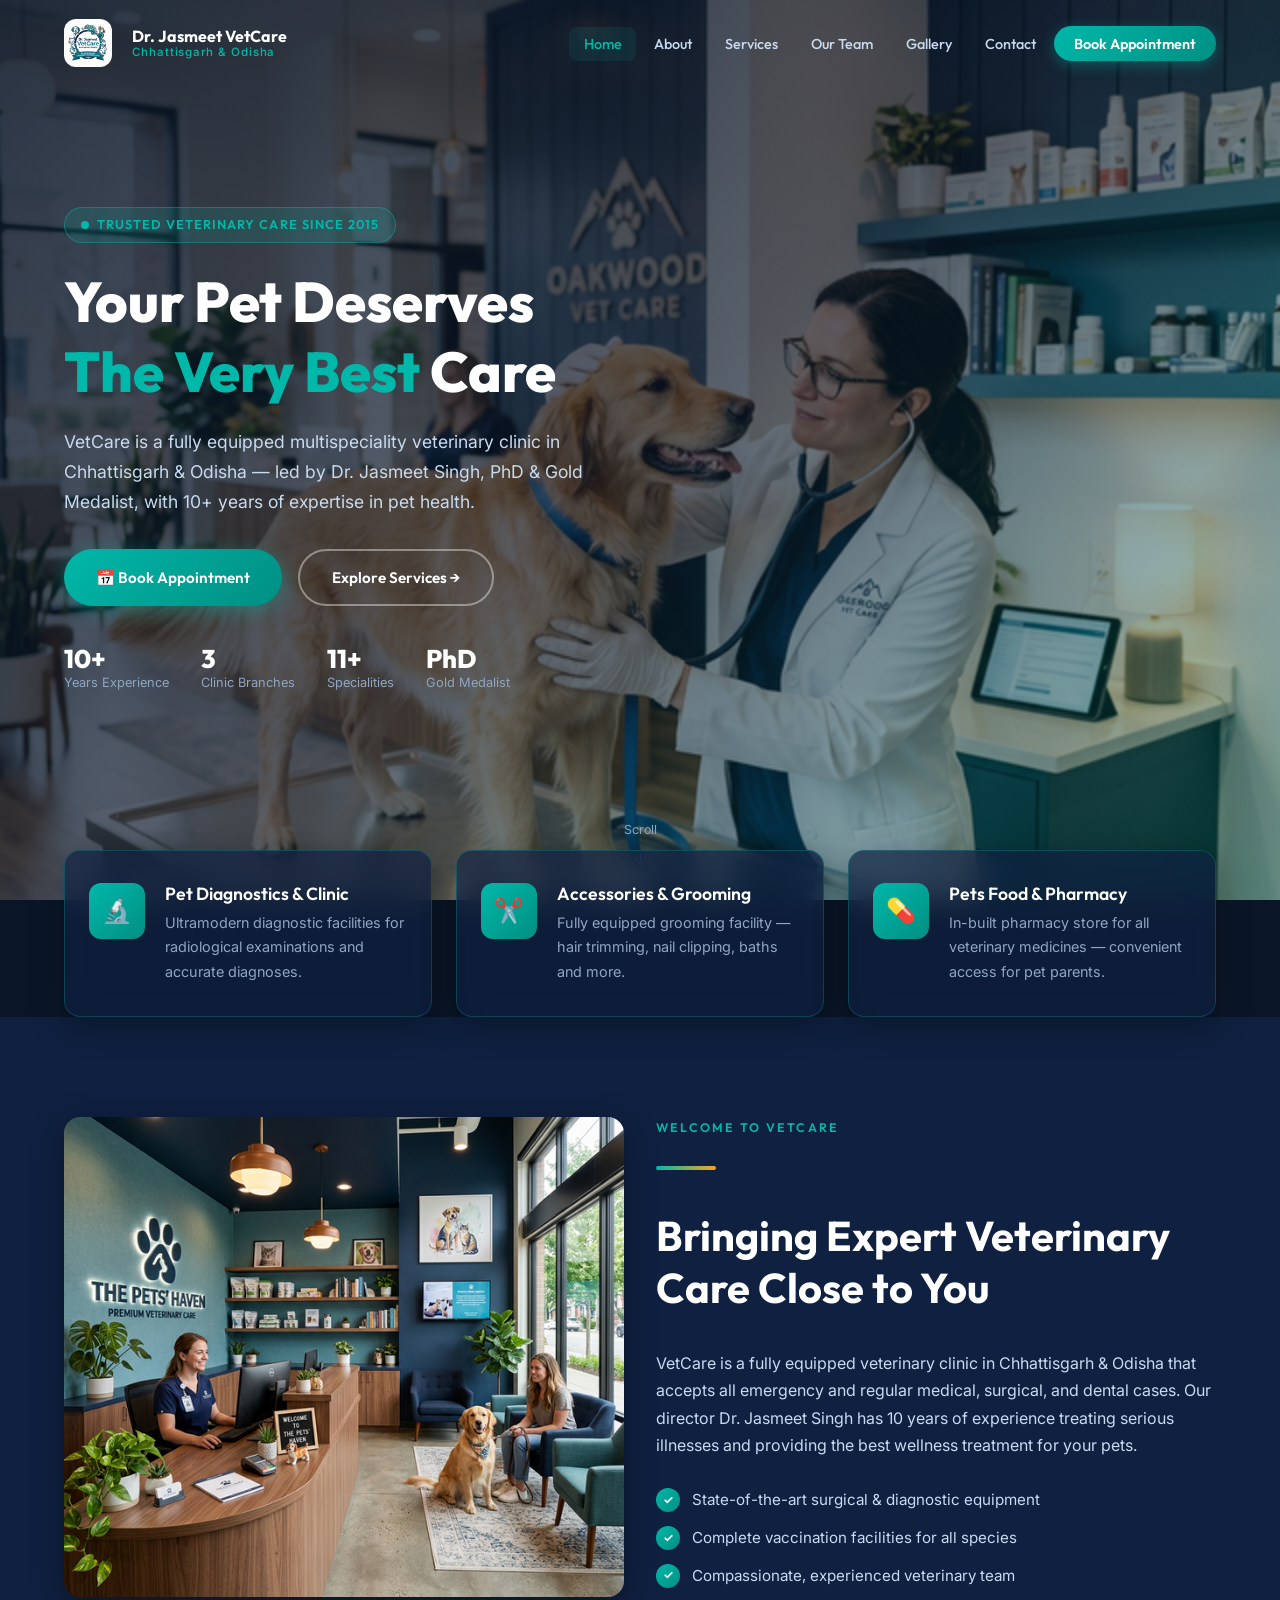
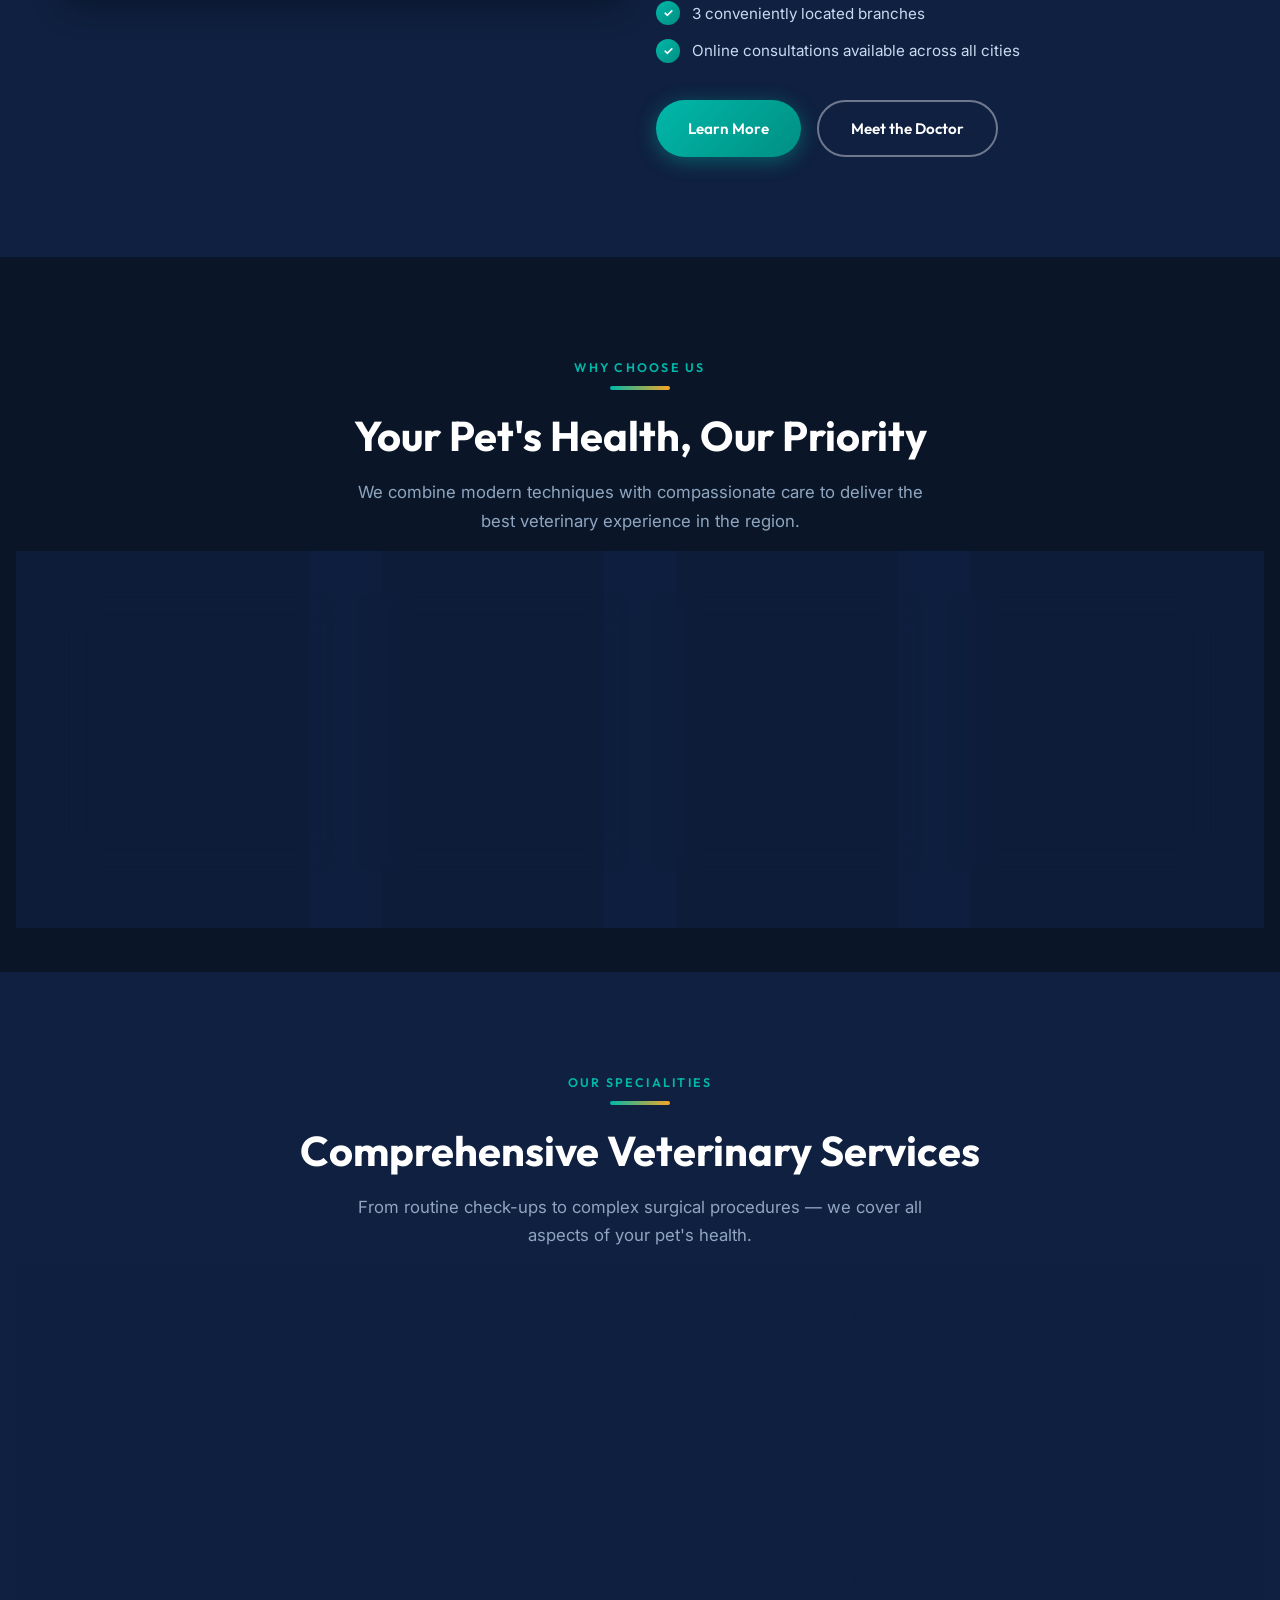
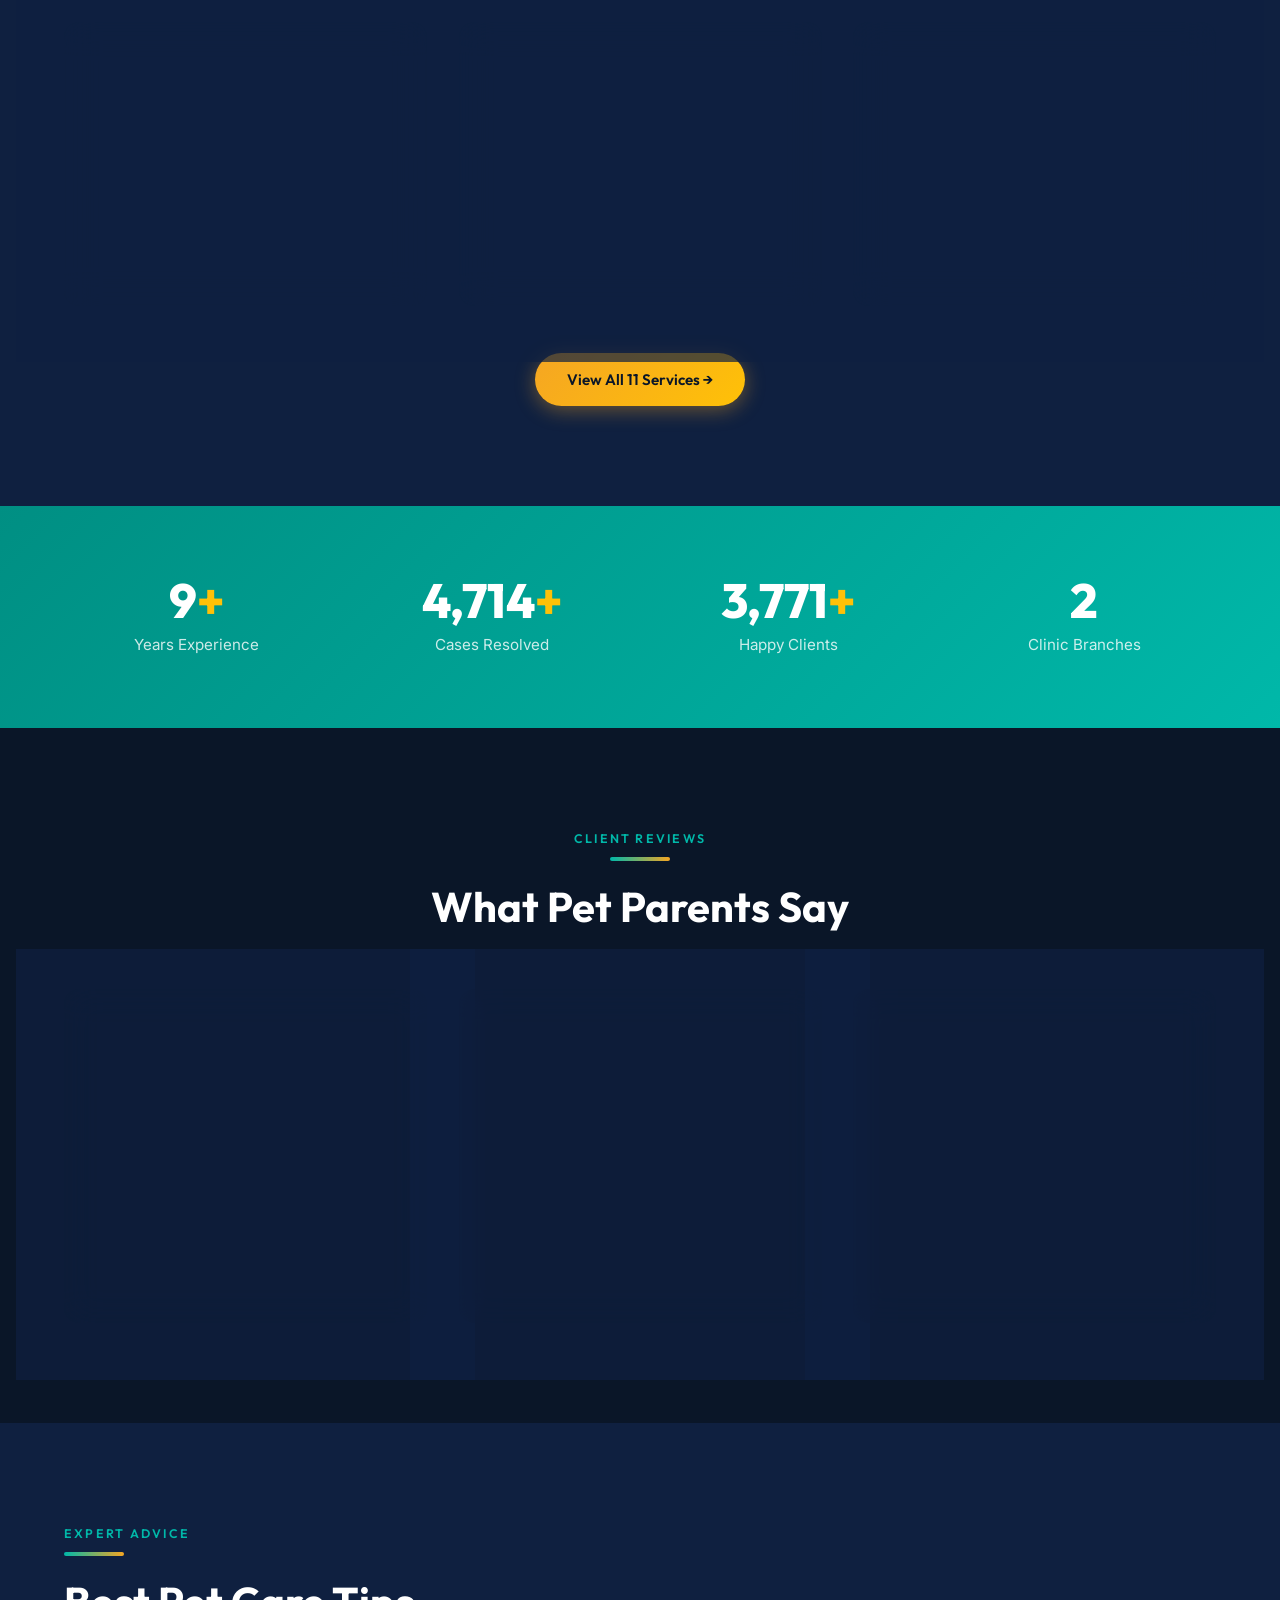
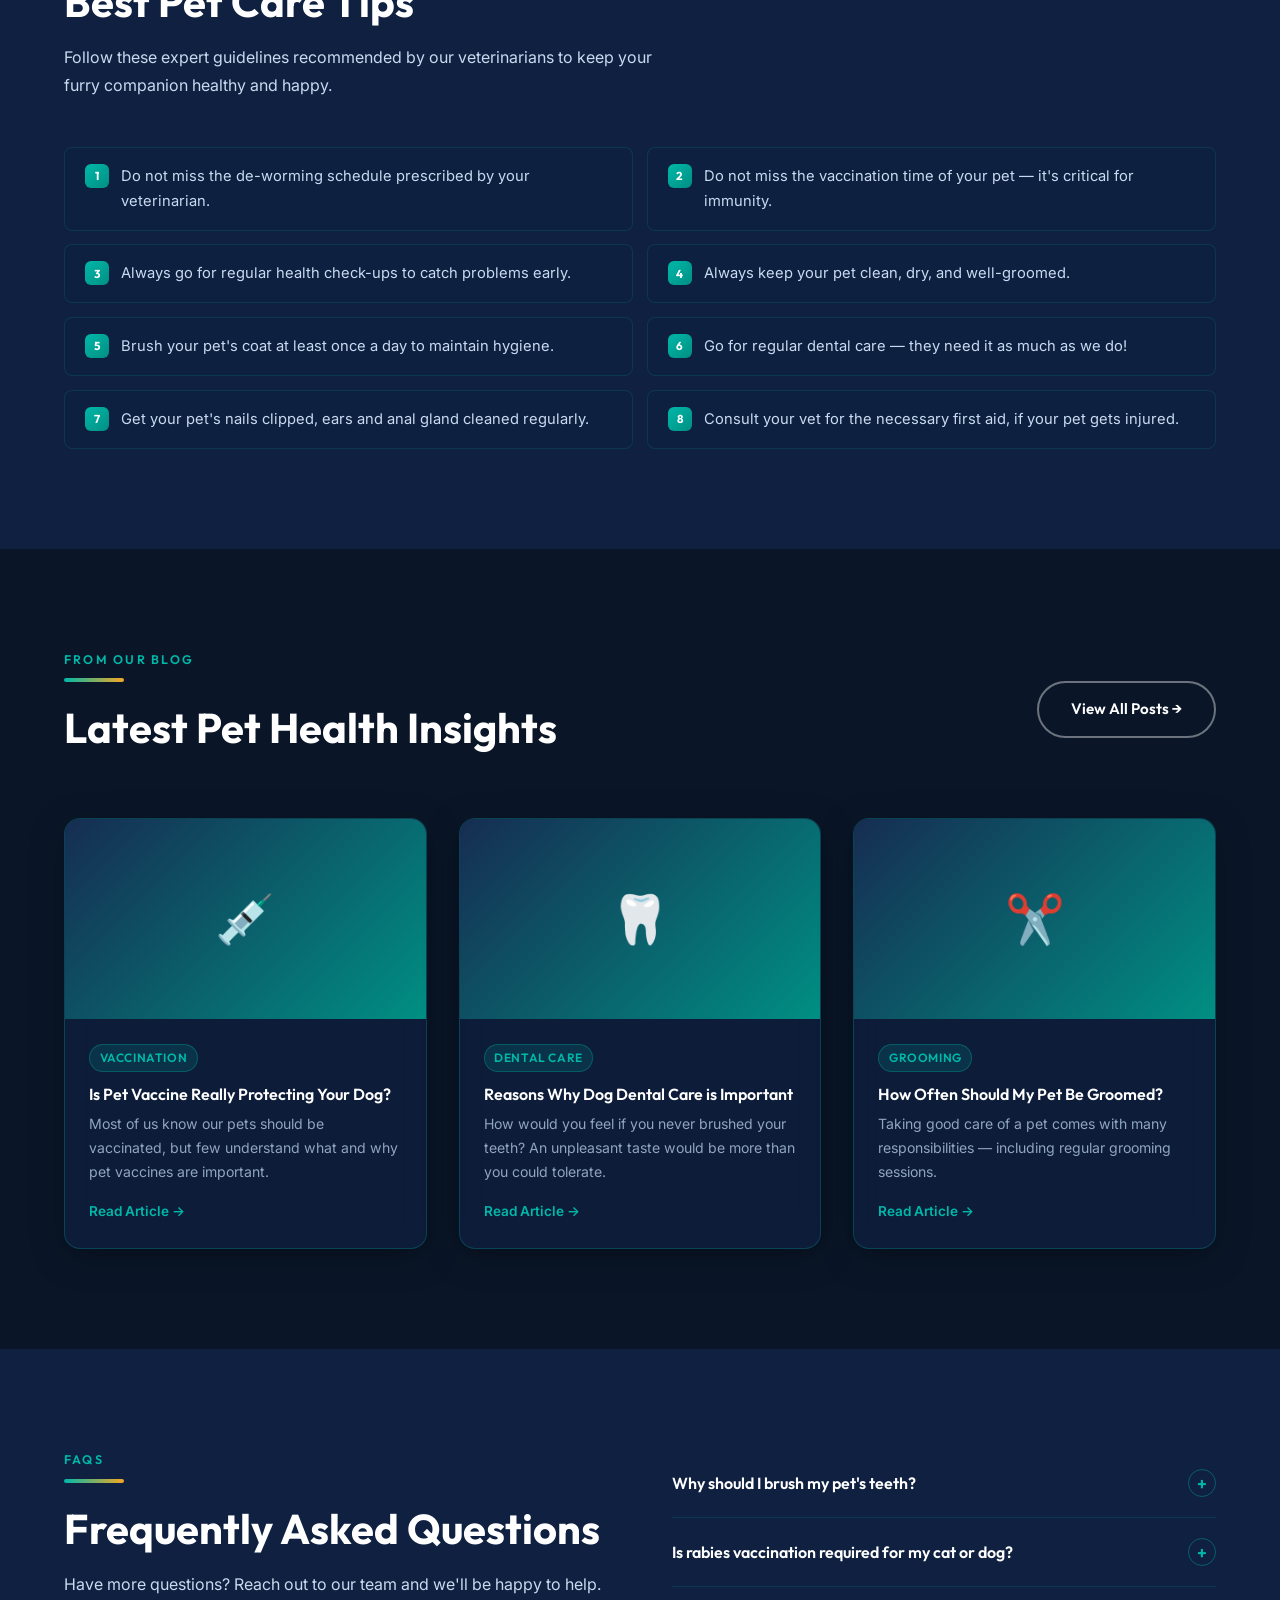
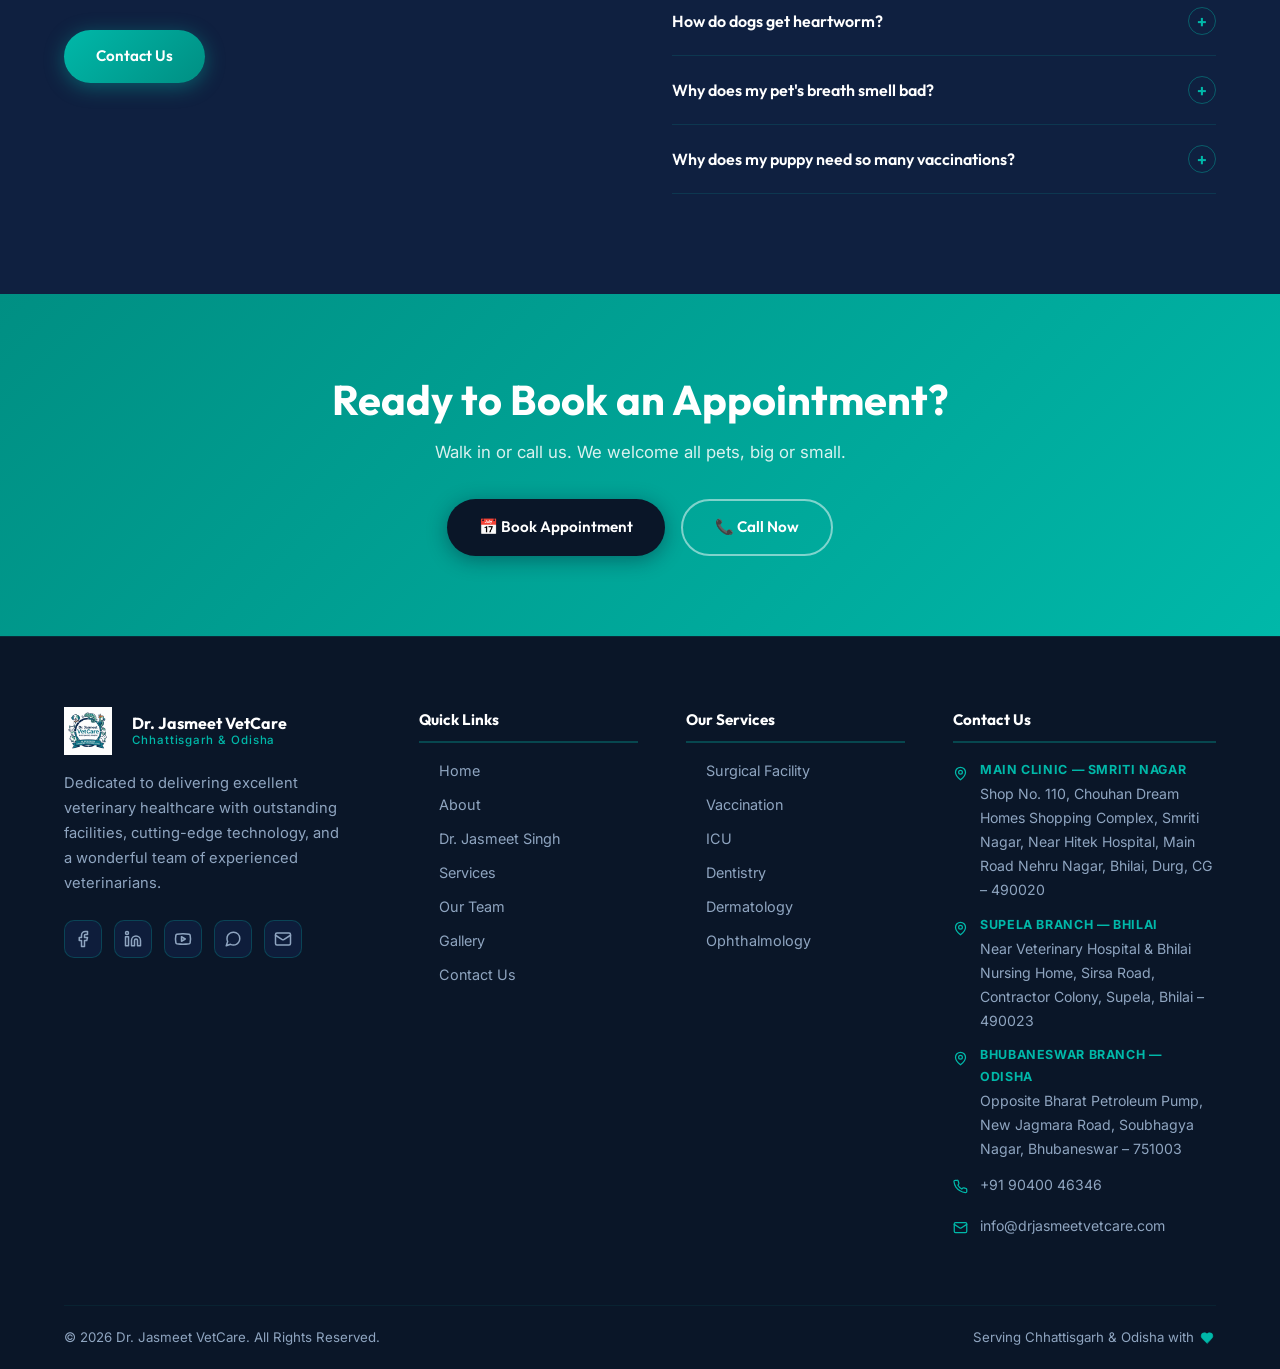
==== drjasmeetvetcare-20260305T093715Z-1-001/drjasmeetvetcare/index.html @ 633457e8 "Add files via upload" ====
﻿<!DOCTYPE html>
<html lang="en">

<head>
    <meta charset="UTF-8" />
    <meta name="viewport" content="width=device-width, initial-scale=1.0" />
    <title>Dr. Jasmeet VetCare | Best Pet Clinic in Chhattisgarh & Odisha</title>
    <meta name="description"
        content="Dr. Jasmeet VetCare — Premium veterinary clinic in Chhattisgarh & Odisha. Expert surgical, medical, dental, and grooming services for all pets. Led by Dr. Jasmeet Singh, PhD, Gold Medalist." />
    <link rel="stylesheet" href="css/style.css" />
    <link rel="icon"
        href="data:image/svg+xml,<svg xmlns='http://www.w3.org/2000/svg' viewBox='0 0 100 100'><text y='.9em' font-size='90'>🐾</text></svg>" />
</head>

<body>

    <!-- ======================== NAVBAR ======================== -->
    <nav class="navbar" id="navbar">
        <div class="container">
            <a class="nav-brand" href="index.html">
                <img src="images/logo.png" style="height:48px; width:auto; margin-right: 0.5rem;" class="nav-logo"
                    alt="Dr. Jasmeet VetCare Logo" />
                <div class="nav-brand-text">
                    <span class="nav-brand-name">Dr. Jasmeet VetCare</span>
                    <span class="nav-brand-sub">Chhattisgarh & Odisha</span>
                </div>
            </a>
            <ul class="nav-menu" id="navMenu">
                <li><a class="nav-link active" href="index.html">Home</a></li>
                <li class="nav-dropdown">
                    <a class="nav-link" href="#">About </a>
                    <div class="nav-dropdown-menu">
                        <a href="about.html">About </a>
                        <a href="doctor.html">Dr. Jasmeet Singh</a>
                    </div>
                </li>
                <li><a class="nav-link" href="services.html">Services</a></li>
                <li><a class="nav-link" href="team.html">Our Team</a></li>
                <li><a class="nav-link" href="gallery.html">Gallery</a></li>
                <li><a class="nav-link" href="contact.html">Contact</a></li>
                <li><a class="nav-link nav-cta" href="contact.html">Book Appointment</a></li>
            </ul>
            <div class="hamburger" id="hamburger">
                <span></span><span></span><span></span>
            </div>
        </div>
    </nav>

    <!-- ======================== HERO ======================== -->
    <section class="hero" id="home">
        <div class="hero-bg" style="background-image: url('images/hero.png');"></div>
        <div class="hero-overlay"></div>
        <div class="container">
            <div class="hero-content fade-up">
                <div class="hero-badge">
                    <span></span> Trusted Veterinary Care Since 2015
                </div>
                <h1 class="hero-title">
                    Your Pet Deserves<br><em>The Very Best</em> Care
                </h1>
                <p class="hero-desc">
                    VetCare is a fully equipped multispeciality veterinary clinic in Chhattisgarh & Odisha — led by
                    Dr. Jasmeet Singh, PhD &amp; Gold Medalist, with 10+ years of expertise in pet health.
                </p>
                <div class="hero-btns">
                    <a href="contact.html" class="btn btn-primary">📅 Book Appointment</a>
                    <a href="services.html" class="btn btn-outline">Explore Services →</a>
                </div>
                <div class="hero-strip">
                    <div class="hero-stat">
                        <strong>10+</strong>
                        <span>Years Experience</span>
                    </div>
                    <div class="hero-stat">
                        <strong>3</strong>
                        <span>Clinic Branches</span>
                    </div>
                    <div class="hero-stat">
                        <strong>11+</strong>
                        <span>Specialities</span>
                    </div>
                    <div class="hero-stat">
                        <strong>PhD</strong>
                        <span>Gold Medalist</span>
                    </div>
                </div>
            </div>
        </div>
        <div class="hero-scroll">
            <span>Scroll</span>
            <svg width="20" height="20" viewBox="0 0 24 24" fill="none" stroke="currentColor" stroke-width="2">
                <path d="M12 5v14M5 12l7 7 7-7" />
            </svg>
        </div>
    </section>

    <!-- ======================== FEATURES STRIP ======================== -->
    <section class="features-strip section-pad-sm">
        <div class="container">
            <div class="feature-card glass-card fade-up">
                <div class="feature-icon">🔬</div>
                <div>
                    <h4>Pet Diagnostics &amp; Clinic</h4>
                    <p>Ultramodern diagnostic facilities for radiological examinations and accurate diagnoses.</p>
                </div>
            </div>
            <div class="feature-card glass-card fade-up delay-1">
                <div class="feature-icon">✂️</div>
                <div>
                    <h4>Accessories &amp; Grooming</h4>
                    <p>Fully equipped grooming facility — hair trimming, nail clipping, baths and more.</p>
                </div>
            </div>
            <div class="feature-card glass-card fade-up delay-2">
                <div class="feature-icon">💊</div>
                <div>
                    <h4>Pets Food &amp; Pharmacy</h4>
                    <p>In-built pharmacy store for all veterinary medicines — convenient access for pet parents.</p>
                </div>
            </div>
        </div>
    </section>

    <!-- ======================== ABOUT SNIPPET ======================== -->
    <section class="about-section section-pad bg-mid">
        <div class="container grid-2">
            <div class="fade-up">
                <img src="images/about.png" alt="Dr. Jasmeet VetCare Clinic" />
            </div>
            <div class="about-content fade-up delay-1">
                <span class="section-label">Welcome to VetCare</span>
                <div class="accent-line"></div>
                <h2 class="section-title">Bringing Expert Veterinary Care Close to You</h2>
                <p>VetCare is a fully equipped veterinary clinic in Chhattisgarh & Odisha that accepts all emergency
                    and regular medical, surgical, and dental cases. Our director Dr. Jasmeet Singh has 10 years of
                    experience treating serious illnesses and providing the best wellness treatment for your pets.</p>
                <div class="about-points">
                    <div class="about-point">State-of-the-art surgical &amp; diagnostic equipment</div>
                    <div class="about-point">Complete vaccination facilities for all species</div>
                    <div class="about-point">Compassionate, experienced veterinary team</div>
                    <div class="about-point">3 conveniently located branches</div>
                    <div class="about-point">Online consultations available across all cities</div>
                </div>
                <div style="display:flex; gap:1rem; flex-wrap:wrap; margin-top:0.5rem;">
                    <a href="about.html" class="btn btn-primary">Learn More</a>
                    <a href="doctor.html" class="btn btn-outline">Meet the Doctor</a>
                </div>
            </div>
        </div>
    </section>

    <!-- ======================== WHY CHOOSE US ======================== -->
    <section class="section-pad bg-dark">
        <div class="container">
            <div class="text-center fade-up" style="margin-bottom:3.5rem;">
                <span class="section-label">Why Choose Us</span>
                <div class="accent-line center"></div>
                <h2 class="section-title">Your Pet's Health, Our Priority</h2>
                <p class="section-desc">We combine modern techniques with compassionate care to deliver the best
                    veterinary experience in the region.</p>
            </div>
            <div class="grid-4">
                <div class="why-card glass-card fade-up">
                    <div class="icon-wrap" style="font-size:1.8rem;">🏥</div>
                    <h4>Modern Techniques</h4>
                    <p>A combination of traditional wisdom and ultramodern surgical &amp; diagnostic procedures.</p>
                </div>
                <div class="why-card glass-card fade-up delay-1">
                    <div class="icon-wrap" style="font-size:1.8rem;">💰</div>
                    <h4>Affordable Service</h4>
                    <p>VetCare is dedicated to offering a full range of premium services at fair, transparent prices.
                    </p>
                </div>
                <div class="why-card glass-card fade-up delay-2">
                    <div class="icon-wrap" style="font-size:1.8rem;">⭐</div>
                    <h4>Satisfaction Guaranteed</h4>
                    <p>100% guaranteed results to bring you and your pet to a whole new level of satisfaction.</p>
                </div>
                <div class="why-card glass-card fade-up delay-3">
                    <div class="icon-wrap" style="font-size:1.8rem;">💉</div>
                    <h4>Therapy Services</h4>
                    <p>Wide variety of therapy services helping treat even the most complex diseases in pets.</p>
                </div>
            </div>
        </div>
    </section>

    <!-- ======================== SERVICES PREVIEW ======================== -->
    <section class="section-pad bg-mid">
        <div class="container">
            <div class="text-center fade-up" style="margin-bottom:3.5rem;">
                <span class="section-label">Our Specialities</span>
                <div class="accent-line center"></div>
                <h2 class="section-title">Comprehensive Veterinary Services</h2>
                <p class="section-desc">From routine check-ups to complex surgical procedures — we cover all aspects of
                    your pet's health.</p>
            </div>
            <div class="grid-3">
                <a href="services.html" class="service-card glass-card fade-up">
                    <div class="icon-wrap">🔪</div>
                    <h4>Ultramodern Surgery</h4>
                    <p>State-of-the-art Operation Theatre for same-day major surgeries and specialized procedures.</p>
                    <span class="read-link">Learn More →</span>
                </a>
                <a href="services.html" class="service-card glass-card fade-up delay-1">
                    <div class="icon-wrap">💉</div>
                    <h4>Vaccination &amp; Prevention</h4>
                    <p>Complete vaccination facilities for dogs, cats, birds, and all species of domestic animals.</p>
                    <span class="read-link">Learn More →</span>
                </a>
                <a href="services.html" class="service-card glass-card fade-up delay-2">
                    <div class="icon-wrap">🫀</div>
                    <h4>Intensive Care Unit</h4>
                    <p>Day-care for critical emergencies with oxygen therapy, respiratory support &amp; patient
                        monitors.</p>
                    <span class="read-link">Learn More →</span>
                </a>
                <a href="services.html" class="service-card glass-card fade-up">
                    <div class="icon-wrap">🦷</div>
                    <h4>Dentistry Unit</h4>
                    <p>Ultramodern dental equipment for extraction, scaling, polishing &amp; cosmetic dental procedures.
                    </p>
                    <span class="read-link">Learn More →</span>
                </a>
                <a href="services.html" class="service-card glass-card fade-up delay-1">
                    <div class="icon-wrap">🔬</div>
                    <h4>Dermatology Clinic</h4>
                    <p>Skin, coat, ear &amp; nail disease treatment with in-house diagnostic tests &amp; personalized
                        care.</p>
                    <span class="read-link">Learn More →</span>
                </a>
                <a href="services.html" class="service-card glass-card fade-up delay-2">
                    <div class="icon-wrap">👁️</div>
                    <h4>Ophthalmology</h4>
                    <p>Expert eye care from corneal opacity to deep-seated ocular tumors in dogs, cats &amp; birds.</p>
                    <span class="read-link">Learn More →</span>
                </a>
            </div>
            <div class="text-center" style="margin-top:3rem;">
                <a href="services.html" class="btn btn-gold">View All 11 Services →</a>
            </div>
        </div>
    </section>

    <!-- ======================== STATS ======================== -->
    <section class="stats-section">
        <div class="container">
            <div class="stat-item fade-up">
                <strong><span class="counter" data-target="10">0</span><span class="stat-suffix">+</span></strong>
                <span class="label">Years Experience</span>
            </div>
            <div class="stat-item fade-up delay-1">
                <strong><span class="counter" data-target="5000">0</span><span class="stat-suffix">+</span></strong>
                <span class="label">Cases Resolved</span>
            </div>
            <div class="stat-item fade-up delay-2">
                <strong><span class="counter" data-target="4000">0</span><span class="stat-suffix">+</span></strong>
                <span class="label">Happy Clients</span>
            </div>
            <div class="stat-item fade-up delay-3">
                <strong><span class="counter" data-target="3">0</span><span class="stat-suffix"></span></strong>
                <span class="label">Clinic Branches</span>
            </div>
        </div>
    </section>

    <!-- ======================== REVIEWS ======================== -->
    <section class="section-pad bg-dark">
        <div class="container">
            <div class="text-center fade-up" style="margin-bottom:3.5rem;">
                <span class="section-label">Client Reviews</span>
                <div class="accent-line center"></div>
                <h2 class="section-title">What Pet Parents Say</h2>
            </div>
            <div class="grid-3">
                <div class="review-card glass-card fade-up">
                    <div class="review-stars">★★★★★</div>
                    <p class="review-text">"Dr. Jasmeet Singh is an extremely skilled surgeon with state-of-the-art
                        equipment. He performs all the major surgeries at this clinic. There is ample parking space and
                        it's easy to transfer your pets to your car post-surgery."</p>
                    <div class="review-author">
                        <div class="review-avatar">V</div>
                        <div>
                            <div class="review-name">Varun Sharma</div>
                            <div class="review-role">Pet Parent, Bhilai</div>
                        </div>
                    </div>
                </div>
                <div class="review-card glass-card fade-up delay-1">
                    <div class="review-stars">★★★★★</div>
                    <p class="review-text">"So far the best doctor I have found for my pet rabbit. My rabbit had minor
                        GI stasis and was perfectly fine in 2 days. Very well-equipped clinic with hands-on treatment.
                        Thank you so much, Dr. Jasmeet Singh!"</p>
                    <div class="review-author">
                        <div class="review-avatar">S</div>
                        <div>
                            <div class="review-name">Surekha Verma</div>
                            <div class="review-role">Pet Parent, Bhubaneswar</div>
                        </div>
                    </div>
                </div>
                <div class="review-card glass-card fade-up delay-2">
                    <div class="review-stars">★★★★★</div>
                    <p class="review-text">"VetCare was a wonderful experience. My cockatiel bird had a broken beak. Dr.
                        Jasmeet Singh suggested an X-ray to assess damage, then restructured his appointment for us and
                        provided excellent surgical treatment."</p>
                    <div class="review-author">
                        <div class="review-avatar">K</div>
                        <div>
                            <div class="review-name">Kirti Dutta</div>
                            <div class="review-role">Pet Parent, Chhattisgarh</div>
                        </div>
                    </div>
                </div>
            </div>
        </div>
    </section>

    <!-- ======================== PET CARE TIPS ======================== -->
    <section class="section-pad bg-mid">
        <div class="container">
            <div style="text-align:left; max-width:600px; margin-bottom:3rem;" class="fade-up">
                <span class="section-label">Expert Advice</span>
                <div class="accent-line"></div>
                <h2 class="section-title">Best Pet Care Tips</h2>
                <p>Follow these expert guidelines recommended by our veterinarians to keep your furry companion healthy
                    and happy.</p>
            </div>
            <div class="tips-grid fade-up delay-1">
                <div class="tip-item">
                    <div class="tip-num">1</div>Do not miss the de-worming schedule prescribed by your veterinarian.
                </div>
                <div class="tip-item">
                    <div class="tip-num">2</div>Do not miss the vaccination time of your pet — it's critical for
                    immunity.
                </div>
                <div class="tip-item">
                    <div class="tip-num">3</div>Always go for regular health check-ups to catch problems early.
                </div>
                <div class="tip-item">
                    <div class="tip-num">4</div>Always keep your pet clean, dry, and well-groomed.
                </div>
                <div class="tip-item">
                    <div class="tip-num">5</div>Brush your pet's coat at least once a day to maintain hygiene.
                </div>
                <div class="tip-item">
                    <div class="tip-num">6</div>Go for regular dental care — they need it as much as we do!
                </div>
                <div class="tip-item">
                    <div class="tip-num">7</div>Get your pet's nails clipped, ears and anal gland cleaned regularly.
                </div>
                <div class="tip-item">
                    <div class="tip-num">8</div>Consult your vet for the necessary first aid, if your pet gets injured.
                </div>
            </div>
        </div>
    </section>

    <!-- ======================== BLOG ======================== -->
    <section class="section-pad bg-dark">
        <div class="container">
            <div class="flex-between" style="margin-bottom:3rem; flex-wrap:wrap; gap:1rem;">
                <div class="fade-up">
                    <span class="section-label">From Our Blog</span>
                    <div class="accent-line"></div>
                    <h2 class="section-title">Latest Pet Health Insights</h2>
                </div>
                <a href="#" class="btn btn-outline fade-up delay-2">View All Posts →</a>
            </div>
            <div class="grid-3">
                <div class="blog-card glass-card fade-up">
                    <div class="blog-card-img-placeholder">💉</div>
                    <div class="blog-card-body">
                        <span class="blog-tag">Vaccination</span>
                        <h4>Is Pet Vaccine Really Protecting Your Dog?</h4>
                        <p>Most of us know our pets should be vaccinated, but few understand what and why pet vaccines
                            are important.</p>
                        <a href="#" class="blog-read">Read Article →</a>
                    </div>
                </div>
                <div class="blog-card glass-card fade-up delay-1">
                    <div class="blog-card-img-placeholder">🦷</div>
                    <div class="blog-card-body">
                        <span class="blog-tag">Dental Care</span>
                        <h4>Reasons Why Dog Dental Care is Important</h4>
                        <p>How would you feel if you never brushed your teeth? An unpleasant taste would be more than
                            you could tolerate.</p>
                        <a href="#" class="blog-read">Read Article →</a>
                    </div>
                </div>
                <div class="blog-card glass-card fade-up delay-2">
                    <div class="blog-card-img-placeholder">✂️</div>
                    <div class="blog-card-body">
                        <span class="blog-tag">Grooming</span>
                        <h4>How Often Should My Pet Be Groomed?</h4>
                        <p>Taking good care of a pet comes with many responsibilities — including regular grooming
                            sessions.</p>
                        <a href="#" class="blog-read">Read Article →</a>
                    </div>
                </div>
            </div>
        </div>
    </section>

    <!-- ======================== FAQ ======================== -->
    <section class="section-pad bg-mid">
        <div class="container">
            <div class="grid-2" style="gap:4rem; align-items:start;">
                <div class="fade-up">
                    <span class="section-label">FAQs</span>
                    <div class="accent-line"></div>
                    <h2 class="section-title">Frequently Asked Questions</h2>
                    <p style="margin-bottom:2rem;">Have more questions? Reach out to our team and we'll be happy to
                        help.</p>
                    <a href="contact.html" class="btn btn-primary">Contact Us</a>
                </div>
                <div class="fade-up delay-1">
                    <div class="faq-item">
                        <button class="faq-question">Why should I brush my pet's teeth? <span
                                class="faq-icon">+</span></button>
                        <div class="faq-answer">Dental disease affects the teeth and structures of your pet's mouth. It
                            begins with plaque buildup containing bacteria and food particles. Regular brushing helps
                            prevent serious oral and systemic health problems.</div>
                    </div>
                    <div class="faq-item">
                        <button class="faq-question">Is rabies vaccination required for my cat or dog? <span
                                class="faq-icon">+</span></button>
                        <div class="faq-answer">Rabies is a serious, almost 100% fatal disease when contracted. It is a
                            zoonotic disease — meaning it spreads to humans through infected animals. Vaccination is
                            critical and often legally required.</div>
                    </div>
                    <div class="faq-item">
                        <button class="faq-question">How do dogs get heartworm? <span class="faq-icon">+</span></button>
                        <div class="faq-answer">Dogs get heartworm from infected mosquitoes. The larvae enter the
                            bloodstream and travel to the heart, lungs, and associated blood vessels, causing serious
                            health complications over time.</div>
                    </div>
                    <div class="faq-item">
                        <button class="faq-question">Why does my pet's breath smell bad? <span
                                class="faq-icon">+</span></button>
                        <div class="faq-answer">Dental disease is the most common reason for bad breath in pets. Left
                            untreated, oral infections can cause serious problems including kidney and heart disease.
                            Regular dental cleanings are essential.</div>
                    </div>
                    <div class="faq-item">
                        <button class="faq-question">Why does my puppy need so many vaccinations? <span
                                class="faq-icon">+</span></button>
                        <div class="faq-answer">A puppy's immune system develops slowly from 6 to 16 weeks. During this
                            period, boosters every 4 weeks are necessary. After 6 months, a regular annual vaccination
                            schedule is recommended.</div>
                    </div>
                </div>
            </div>
        </div>
    </section>

    <!-- ======================== CTA BANNER ======================== -->
    <section style="padding:80px 0; background: linear-gradient(135deg, var(--teal-dark), var(--teal));">
        <div class="container text-center fade-up">
            <h2 style="color:var(--white); margin-bottom:0.75rem;">Ready to Book an Appointment?</h2>
            <p style="color:rgba(255,255,255,0.85); margin-bottom:2rem; font-size:1.05rem;">Walk in or call us. We
                welcome all pets, big or small.</p>
            <div style="display:flex; gap:1rem; flex-wrap:wrap; justify-content:center;">
                <a href="contact.html" class="btn btn-primary"
                    style="background:var(--navy); box-shadow:0 4px 20px rgba(10,22,40,0.4);">📅 Book Appointment</a>
                <a href="tel:9040046346" class="btn btn-outline"
                    style="border-color:rgba(255,255,255,0.5); color:var(--white);">📞 Call Now</a>
            </div>
        </div>
    </section>

    <!-- ======================== FOOTER ======================== -->
    <script src="js/footer.js"></script>

    <script src="js/main.js"></script>
</body>

</html>
---- drjasmeetvetcare-20260305T093715Z-1-001/drjasmeetvetcare/css/style.css ----
/* =========================================
   Dr. Jasmeet VetCare – Global Design System
   ========================================= */

@import url('https://fonts.googleapis.com/css2?family=Outfit:wght@300;400;500;600;700;800&family=Inter:wght@300;400;500;600&display=swap');

/* ---- CSS Variables ---- */
:root {
  --navy:        #0a1628;
  --navy-mid:    #0f2040;
  --navy-light:  #162d52;
  --teal:        #00b8a9;
  --teal-light:  #00d4c4;
  --teal-dark:   #008f83;
  --gold:        #f5a623;
  --gold-light:  #ffc107;
  --white:       #ffffff;
  --off-white:   #f0f6ff;
  --text-muted:  #8fa5c0;
  --text-body:   #c8daf0;
  --glass-bg:    rgba(15, 32, 64, 0.7);
  --glass-border:rgba(0, 184, 169, 0.25);
  --card-shadow: 0 8px 32px rgba(0, 0, 0, 0.35);
  --radius:      16px;
  --radius-sm:   8px;
  --transition:  0.3s ease;
}

/* ---- Reset & Base ---- */
*, *::before, *::after { box-sizing: border-box; margin: 0; padding: 0; }

html { scroll-behavior: smooth; }

body {
  font-family: 'Inter', sans-serif;
  background: var(--navy);
  color: var(--text-body);
  line-height: 1.7;
  overflow-x: hidden;
}

img { max-width: 100%; display: block; }
a  { text-decoration: none; color: inherit; }
ul { list-style: none; }

/* ---- Typography ---- */
h1, h2, h3, h4, h5 {
  font-family: 'Outfit', sans-serif;
  color: var(--white);
  line-height: 1.25;
}
h1 { font-size: clamp(2rem, 5vw, 3.5rem); font-weight: 800; }
h2 { font-size: clamp(1.6rem, 3.5vw, 2.6rem); font-weight: 700; }
h3 { font-size: clamp(1.2rem, 2.5vw, 1.7rem); font-weight: 600; }
h4 { font-size: 1.1rem; font-weight: 600; }
p  { font-size: 1rem; color: var(--text-body); }

.section-label {
  font-family: 'Outfit', sans-serif;
  font-size: 0.78rem;
  font-weight: 600;
  letter-spacing: 0.18em;
  text-transform: uppercase;
  color: var(--teal);
  margin-bottom: 0.5rem;
  display: block;
}
.section-title { margin-bottom: 1rem; }
.section-desc  { color: var(--text-muted); font-size: 1.05rem; max-width: 600px; }

/* ---- Layout ---- */
.container {
  width: 90%;
  max-width: 1200px;
  margin-inline: auto;
}

.section-pad { padding: 100px 0; }
.section-pad-sm { padding: 60px 0; }

.grid-2 { display: grid; grid-template-columns: repeat(2, 1fr); gap: 2rem; }
.grid-3 { display: grid; grid-template-columns: repeat(3, 1fr); gap: 2rem; }
.grid-4 { display: grid; grid-template-columns: repeat(4, 1fr); gap: 1.5rem; }
.text-center { text-align: center; }
.text-center .section-desc { margin-inline: auto; }
.flex-center { display: flex; align-items: center; justify-content: center; }
.flex-between { display: flex; align-items: center; justify-content: space-between; }

/* ---- Buttons ---- */
.btn {
  display: inline-flex;
  align-items: center;
  gap: 0.5rem;
  padding: 0.85rem 2rem;
  border-radius: 50px;
  font-family: 'Outfit', sans-serif;
  font-size: 0.95rem;
  font-weight: 600;
  cursor: pointer;
  border: none;
  transition: all var(--transition);
}
.btn-primary {
  background: linear-gradient(135deg, var(--teal), var(--teal-dark));
  color: var(--white);
  box-shadow: 0 4px 20px rgba(0, 184, 169, 0.4);
}
.btn-primary:hover {
  transform: translateY(-3px);
  box-shadow: 0 8px 28px rgba(0, 184, 169, 0.55);
}
.btn-outline {
  background: transparent;
  color: var(--white);
  border: 2px solid rgba(255,255,255,0.4);
}
.btn-outline:hover {
  background: rgba(255,255,255,0.1);
  border-color: var(--teal);
  color: var(--teal);
  transform: translateY(-3px);
}
.btn-gold {
  background: linear-gradient(135deg, var(--gold), var(--gold-light));
  color: var(--navy);
  box-shadow: 0 4px 20px rgba(245, 166, 35, 0.4);
}
.btn-gold:hover {
  transform: translateY(-3px);
  box-shadow: 0 8px 28px rgba(245, 166, 35, 0.55);
}

/* ---- Glass Card ---- */
.glass-card {
  background: var(--glass-bg);
  backdrop-filter: blur(16px);
  -webkit-backdrop-filter: blur(16px);
  border: 1px solid var(--glass-border);
  border-radius: var(--radius);
  box-shadow: var(--card-shadow);
  transition: transform var(--transition), box-shadow var(--transition), border-color var(--transition);
}
.glass-card:hover {
  transform: translateY(-6px);
  border-color: rgba(0, 184, 169, 0.5);
  box-shadow: 0 16px 48px rgba(0, 0, 0, 0.4);
}

/* ---- Teal Gradient Background ---- */
.bg-dark   { background: var(--navy); }
.bg-mid    { background: var(--navy-mid); }
.bg-light  { background: var(--navy-light); }
.bg-gradient {
  background: linear-gradient(135deg, var(--navy-mid) 0%, var(--navy-light) 100%);
}

/* ---- Decorative accent line ---- */
.accent-line {
  width: 60px; height: 4px;
  background: linear-gradient(90deg, var(--teal), var(--gold));
  border-radius: 2px;
  margin-bottom: 1.25rem;
}
.accent-line.center { margin-inline: auto; }

/* ---- Icons ---- */
.icon-wrap {
  width: 64px; height: 64px;
  border-radius: 14px;
  background: linear-gradient(135deg, rgba(0,184,169,0.2), rgba(0,184,169,0.05));
  border: 1px solid rgba(0,184,169,0.3);
  display: flex; align-items: center; justify-content: center;
  font-size: 1.75rem;
  transition: all var(--transition);
  flex-shrink: 0;
  margin-bottom: 1rem;
}
.icon-wrap:hover {
  background: linear-gradient(135deg, rgba(0,184,169,0.4), rgba(0,184,169,0.15));
}

/* ============ NAVBAR ============ */
.navbar {
  position: fixed;
  top: 0; left: 0; right: 0;
  z-index: 1000;
  padding: 1.2rem 0;
  transition: all var(--transition);
}
.navbar.scrolled {
  background: rgba(10, 22, 40, 0.95);
  backdrop-filter: blur(20px);
  -webkit-backdrop-filter: blur(20px);
  padding: 0.8rem 0;
  box-shadow: 0 4px 24px rgba(0,0,0,0.3);
  border-bottom: 1px solid rgba(0,184,169,0.15);
}
.navbar .container { display: flex; align-items: center; justify-content: space-between; }

.nav-brand {
  display: flex; align-items: center; gap: 0.75rem;
}
.nav-logo {
  width: 48px; height: 48px;
  background: linear-gradient(135deg, var(--teal), var(--teal-dark));
  border-radius: 12px;
  display: flex; align-items: center; justify-content: center;
  font-size: 1.4rem;
  font-family: 'Outfit', sans-serif;
  font-weight: 800;
  color: var(--white);
  flex-shrink: 0;
}
.nav-brand-text {
  display: flex; flex-direction: column; line-height: 1.2;
}
.nav-brand-name {
  font-family: 'Outfit', sans-serif;
  font-weight: 700;
  font-size: 1rem;
  color: var(--white);
}
.nav-brand-sub {
  font-size: 0.72rem;
  color: var(--teal);
  font-weight: 500;
  letter-spacing: 0.08em;
}

.nav-menu {
  display: flex; align-items: center; gap: 0.25rem;
}
.nav-link {
  padding: 0.5rem 0.9rem;
  border-radius: 8px;
  font-family: 'Outfit', sans-serif;
  font-size: 0.9rem;
  font-weight: 500;
  color: var(--text-body);
  transition: all var(--transition);
  position: relative;
}
.nav-link:hover, .nav-link.active {
  color: var(--teal);
  background: rgba(0,184,169,0.1);
}

.nav-dropdown { position: relative; }
.nav-dropdown-menu {
  position: absolute;
  top: calc(100% + 8px);
  left: 0;
  min-width: 200px;
  background: rgba(10, 22, 40, 0.97);
  backdrop-filter: blur(20px);
  border: 1px solid var(--glass-border);
  border-radius: var(--radius-sm);
  box-shadow: 0 12px 40px rgba(0,0,0,0.4);
  opacity: 0; pointer-events: none;
  transform: translateY(-8px);
  transition: all var(--transition);
  padding: 0.5rem 0;
}
.nav-dropdown:hover .nav-dropdown-menu {
  opacity: 1; pointer-events: all; transform: translateY(0);
}
.nav-dropdown-menu a {
  display: block;
  padding: 0.6rem 1rem;
  font-size: 0.88rem;
  color: var(--text-body);
  transition: all var(--transition);
}
.nav-dropdown-menu a:hover {
  color: var(--teal);
  background: rgba(0,184,169,0.1);
  padding-left: 1.4rem;
}

.nav-cta {
  background: linear-gradient(135deg, var(--teal), var(--teal-dark));
  color: var(--white) !important;
  padding: 0.55rem 1.25rem !important;
  border-radius: 50px !important;
  font-weight: 600 !important;
  box-shadow: 0 4px 14px rgba(0,184,169,0.35);
}
.nav-cta:hover {
  box-shadow: 0 6px 22px rgba(0,184,169,0.55) !important;
  background: rgba(0,184,169,0.1) !important;
  color: var(--teal) !important;
}

.hamburger {
  display: none;
  flex-direction: column; gap: 5px;
  cursor: pointer; padding: 8px;
}
.hamburger span {
  display: block; width: 26px; height: 2px;
  background: var(--white);
  border-radius: 2px;
  transition: all var(--transition);
}
.hamburger.open span:nth-child(1) { transform: rotate(45deg) translate(5px,5px); }
.hamburger.open span:nth-child(2) { opacity: 0; }
.hamburger.open span:nth-child(3) { transform: rotate(-45deg) translate(5px,-5px); }

/* ============ HERO ============ */
.hero {
  position: relative;
  min-height: 100vh;
  display: flex; align-items: center;
  overflow: hidden;
}
.hero-bg {
  position: absolute; inset: 0;
  background-size: cover; background-position: center;
  background-attachment: fixed;
}
.hero-overlay {
  position: absolute; inset: 0;
  background: linear-gradient(135deg,
    rgba(10,22,40,0.88) 0%,
    rgba(10,22,40,0.65) 50%,
    rgba(0,143,131,0.3) 100%
  );
}
.hero-content {
  position: relative;
  z-index: 1;
  max-width: 680px;
}
.hero-badge {
  display: inline-flex; align-items: center; gap: 0.5rem;
  background: rgba(0,184,169,0.15);
  border: 1px solid rgba(0,184,169,0.4);
  border-radius: 50px;
  padding: 0.4rem 1rem;
  font-family: 'Outfit', sans-serif;
  font-size: 0.8rem;
  font-weight: 600;
  color: var(--teal);
  letter-spacing: 0.08em;
  text-transform: uppercase;
  margin-bottom: 1.5rem;
}
.hero-badge span { width: 8px; height: 8px; border-radius: 50%; background: var(--teal); animation: pulse 1.8s infinite; }
@keyframes pulse {
  0%, 100% { transform: scale(1); opacity: 1; }
  50% { transform: scale(1.5); opacity: 0.6; }
}

.hero-title { margin-bottom: 1.25rem; }
.hero-title em { font-style: normal; color: var(--teal); }
.hero-desc { font-size: 1.1rem; margin-bottom: 2rem; color: var(--text-body); max-width: 520px; }
.hero-btns { display: flex; gap: 1rem; flex-wrap: wrap; margin-bottom: 2.5rem; }

.hero-strip {
  display: flex; gap: 2rem; flex-wrap: wrap;
}
.hero-stat {
  display: flex; flex-direction: column;
}
.hero-stat strong {
  font-family: 'Outfit', sans-serif;
  font-size: 1.6rem; font-weight: 800;
  color: var(--white);
  line-height: 1;
}
.hero-stat span {
  font-size: 0.8rem;
  color: var(--text-muted);
}

.hero-scroll {
  position: absolute;
  bottom: 2rem; left: 50%; transform: translateX(-50%);
  display: flex; flex-direction: column; align-items: center; gap: 0.5rem;
  color: var(--text-muted); font-size: 0.78rem;
  animation: bounce 2s infinite;
}
.hero-scroll svg { opacity: 0.6; }
@keyframes bounce {
  0%, 100% { transform: translateX(-50%) translateY(0); }
  50% { transform: translateX(-50%) translateY(8px); }
}

/* ============ FEATURES STRIP ============ */
.features-strip {
  padding: 0;
  position: relative;
  z-index: 2;
  margin-top: -50px;
}
.features-strip .container {
  display: grid;
  grid-template-columns: repeat(3, 1fr);
  gap: 1.5rem;
}
.feature-card {
  padding: 2rem 1.5rem;
  display: flex; align-items: flex-start; gap: 1.25rem;
}
.feature-icon {
  width: 56px; height: 56px; flex-shrink: 0;
  border-radius: 12px;
  background: linear-gradient(135deg, var(--teal), var(--teal-dark));
  display: flex; align-items: center; justify-content: center;
  font-size: 1.5rem;
}
.feature-card h4 { color: var(--white); margin-bottom: 0.35rem; }
.feature-card p  { font-size: 0.9rem; color: var(--text-muted); }

/* ============ ABOUT SNIPPET ============ */
.about-section img {
  border-radius: var(--radius);
  object-fit: cover;
  width: 100%;
  height: 480px;
  box-shadow: var(--card-shadow);
}
.about-content { display: flex; flex-direction: column; justify-content: center; gap: 1.25rem; }
.about-points { display: flex; flex-direction: column; gap: 0.75rem; margin: 0.5rem 0; }
.about-point {
  display: flex; align-items: center; gap: 0.75rem;
  font-size: 0.95rem; color: var(--text-body);
}
.about-point::before {
  content: '✓';
  width: 24px; height: 24px; flex-shrink: 0;
  border-radius: 50%;
  background: linear-gradient(135deg, var(--teal), var(--teal-dark));
  color: var(--white);
  font-size: 0.75rem; font-weight: 700;
  display: flex; align-items: center; justify-content: center;
}

/* ============ WHY CHOOSE ============ */
.why-card { padding: 2rem 1.75rem; }
.why-card .icon-wrap { margin-bottom: 1.25rem; }
.why-card h4 { color: var(--white); margin-bottom: 0.5rem; }
.why-card p  { font-size: 0.92rem; color: var(--text-muted); }

/* ============ SERVICES PREVIEW ============ */
.service-card { padding: 2rem 1.75rem; cursor: pointer; }
.service-card .icon-wrap { font-size: 1.75rem; }
.service-card h4 { color: var(--white); margin-bottom: 0.5rem; }
.service-card p  { font-size: 0.88rem; color: var(--text-muted); line-height: 1.6; }
.service-card .read-link {
  display: inline-flex; align-items: center; gap: 0.4rem;
  color: var(--teal); font-size: 0.85rem; font-weight: 600;
  margin-top: 1rem; transition: gap var(--transition);
}
.service-card:hover .read-link { gap: 0.7rem; }

/* ============ STATS ============ */
.stats-section {
  background: linear-gradient(135deg, var(--teal-dark) 0%, var(--teal) 100%);
  padding: 70px 0;
}
.stats-section .container {
  display: grid;
  grid-template-columns: repeat(4, 1fr);
  gap: 2rem;
  text-align: center;
}
.stat-item strong {
  display: block;
  font-family: 'Outfit', sans-serif;
  font-size: 3rem; font-weight: 800;
  color: var(--white);
  line-height: 1;
  margin-bottom: 0.4rem;
}
.stat-item .stat-suffix { color: var(--gold-light); }
.stat-item span.label { font-size: 0.95rem; color: rgba(255,255,255,0.8); }

/* ============ REVIEWS ============ */
.review-card { padding: 2rem; }
.review-stars { color: var(--gold); font-size: 1.1rem; margin-bottom: 1rem; }
.review-text { font-size: 0.95rem; color: var(--text-body); font-style: italic; margin-bottom: 1.25rem; line-height: 1.7; }
.review-author { display: flex; align-items: center; gap: 0.75rem; }
.review-avatar {
  width: 44px; height: 44px; border-radius: 50%;
  background: linear-gradient(135deg, var(--teal), var(--teal-dark));
  display: flex; align-items: center; justify-content: center;
  font-family: 'Outfit', sans-serif; font-size: 1rem; font-weight: 700;
  color: var(--white); flex-shrink: 0;
}
.review-name { font-family: 'Outfit'; font-weight: 600; color: var(--white); font-size: 0.95rem; }
.review-role { font-size: 0.78rem; color: var(--text-muted); }

/* ============ TIPS ============ */
.tips-grid {
  display: grid;
  grid-template-columns: repeat(2, 1fr);
  gap: 0.85rem;
}
.tip-item {
  display: flex; align-items: flex-start; gap: 0.75rem;
  padding: 1rem 1.25rem;
  background: rgba(15,32,64,0.5);
  border: 1px solid rgba(0,184,169,0.15);
  border-radius: var(--radius-sm);
  font-size: 0.92rem; color: var(--text-body);
  transition: all var(--transition);
}
.tip-item:hover {
  border-color: rgba(0,184,169,0.4);
  background: rgba(0,184,169,0.08);
}
.tip-num {
  flex-shrink: 0;
  width: 24px; height: 24px;
  border-radius: 6px;
  background: linear-gradient(135deg, var(--teal), var(--teal-dark));
  display: flex; align-items: center; justify-content: center;
  font-size: 0.72rem; font-weight: 700;
  color: var(--white); font-family: 'Outfit';
}

/* ============ BLOGS ============ */
.blog-card {
  padding: 0;
  overflow: hidden;
}
.blog-card-img {
  width: 100%; height: 200px;
  object-fit: cover;
}
.blog-card-img-placeholder {
  width: 100%; height: 200px;
  background: linear-gradient(135deg, var(--navy-light), var(--teal-dark));
  display: flex; align-items: center; justify-content: center;
  font-size: 3rem;
}
.blog-card-body { padding: 1.5rem; }
.blog-tag {
  display: inline-block;
  background: rgba(0,184,169,0.15);
  border: 1px solid rgba(0,184,169,0.3);
  color: var(--teal);
  font-size: 0.75rem; font-weight: 600;
  padding: 0.2rem 0.6rem; border-radius: 50px;
  margin-bottom: 0.75rem; font-family: 'Outfit';
  text-transform: uppercase; letter-spacing: 0.05em;
}
.blog-card h4 { color: var(--white); margin-bottom: 0.5rem; font-size: 1rem; }
.blog-card p  { font-size: 0.88rem; color: var(--text-muted); }
.blog-read {
  display: inline-flex; align-items: center; gap: 0.4rem;
  margin-top: 1rem; color: var(--teal); font-size: 0.85rem; font-weight: 600;
}

/* ============ FAQ ============ */
.faq-item {
  border-bottom: 1px solid rgba(0,184,169,0.15);
}
.faq-question {
  width: 100%;
  display: flex; align-items: center; justify-content: space-between;
  background: none; border: none;
  padding: 1.25rem 0;
  cursor: pointer;
  text-align: left;
  font-family: 'Outfit', sans-serif;
  font-size: 1rem; font-weight: 600;
  color: var(--white);
  transition: color var(--transition);
  gap: 1rem;
}
.faq-question:hover { color: var(--teal); }
.faq-icon {
  flex-shrink: 0;
  width: 28px; height: 28px;
  border-radius: 50%;
  border: 1.5px solid rgba(0,184,169,0.4);
  display: flex; align-items: center; justify-content: center;
  font-size: 1.1rem;
  color: var(--teal);
  transition: transform var(--transition), background var(--transition);
}
.faq-item.open .faq-icon  {
  transform: rotate(45deg);
  background: rgba(0,184,169,0.2);
}
.faq-answer {
  max-height: 0; overflow: hidden;
  transition: max-height 0.4s ease, padding 0.3s ease;
  font-size: 0.95rem; color: var(--text-muted); line-height: 1.7;
}
.faq-item.open .faq-answer { max-height: 300px; padding-bottom: 1.25rem; }

/* ============ PAGE HERO ============ */
.page-hero {
  padding: 160px 0 80px;
  background: linear-gradient(135deg, var(--navy) 0%, var(--navy-light) 100%);
  position: relative;
  overflow: hidden;
}
.page-hero::before {
  content: '';
  position: absolute;
  width: 600px; height: 600px;
  border-radius: 50%;
  background: radial-gradient(circle, rgba(0,184,169,0.12) 0%, transparent 70%);
  top: -200px; right: -200px;
}
.page-hero-breadcrumb {
  display: flex; align-items: center; gap: 0.5rem;
  font-size: 0.85rem; color: var(--text-muted);
  margin-bottom: 1rem;
}
.page-hero-breadcrumb a { color: var(--teal); }
.page-hero-breadcrumb a:hover { text-decoration: underline; }

/* ============ SERVICES PAGE ============ */
.service-detail-card {
  padding: 2.5rem;
  display: grid; grid-template-columns: auto 1fr; gap: 1.5rem;
  align-items: start;
}
.service-detail-card .icon-wrap {
  width: 70px; height: 70px; font-size: 2rem; margin-bottom: 0;
}
.service-detail-card h3 { color: var(--white); margin-bottom: 0.6rem; font-size: 1.3rem; }
.service-detail-card p  { font-size: 0.95rem; color: var(--text-muted); line-height: 1.8; }

/* ============ ABOUT PAGE ============ */
.branch-card { padding: 2rem 1.75rem; }
.branch-head {
  display: flex; align-items: center; gap: 0.85rem;
  margin-bottom: 1.25rem;
}
.branch-icon {
  width: 48px; height: 48px;
  border-radius: 12px;
  background: linear-gradient(135deg, rgba(0,184,169,0.2), rgba(0,184,169,0.05));
  border: 1px solid rgba(0,184,169,0.3);
  display: flex; align-items: center; justify-content: center;
  font-size: 1.3rem;
}
.branch-card h4 { color: var(--white); font-size: 1rem; }
.branch-card .branch-subtitle { font-size: 0.78rem; color: var(--teal); font-weight: 500; }
.branch-info { display: flex; flex-direction: column; gap: 0.5rem; }
.branch-row {
  display: flex; align-items: center; gap: 0.75rem;
  font-size: 0.9rem; color: var(--text-body);
}
.branch-row a:hover { color: var(--teal-light); }
.branch-icon-sm { font-size: 1rem; color: var(--teal); flex-shrink: 0; }

/* ============ DOCTOR PAGE ============ */
.doctor-profile {
  display: grid; grid-template-columns: 380px 1fr;
  gap: 4rem; align-items: start;
}
.doctor-img {
  position: sticky; top: 100px;
}
.doctor-img img, .doctor-img-placeholder {
  width: 100%; border-radius: 20px;
  box-shadow: 0 20px 60px rgba(0,0,0,0.4), 0 0 0 1px rgba(0,184,169,0.2);
}
.doctor-img-placeholder {
  height: 460px;
  background: linear-gradient(135deg, var(--navy-mid), var(--navy-light));
  border: 1px solid var(--glass-border);
  display: flex; align-items: center; justify-content: center;
  font-size: 6rem;
}
.doctor-credential {
  display: flex; align-items: center; gap: 0.75rem;
  padding: 0.85rem 1rem;
  background: rgba(0,184,169,0.08);
  border: 1px solid rgba(0,184,169,0.2);
  border-radius: var(--radius-sm);
  margin-top: 1rem;
}
.credential-icon { font-size: 1.2rem; color: var(--teal); }
.credential-text { font-size: 0.88rem; color: var(--text-body); }
.credential-text strong { color: var(--white); display: block; font-size: 0.82rem; margin-bottom: 0.1rem; }
.timeline { display: flex; flex-direction: column; gap: 0; position: relative; }
.timeline::before {
  content: '';
  position: absolute;
  left: 20px; top: 8px; bottom: 8px;
  width: 2px;
  background: linear-gradient(to bottom, var(--teal), transparent);
}
.timeline-item {
  display: flex; gap: 1.5rem;
  padding-left: 0; margin-bottom: 1.75rem;
}
.timeline-dot {
  flex-shrink: 0;
  width: 42px; height: 42px;
  border-radius: 50%;
  background: rgba(0,184,169,0.2);
  border: 2px solid var(--teal);
  display: flex; align-items: center; justify-content: center;
  font-size: 0.85rem; font-weight: 700;
  font-family: 'Outfit'; color: var(--teal);
  position: relative; z-index: 1;
}
.timeline-content h4 { color: var(--white); margin-bottom: 0.25rem; }
.timeline-content span { font-size: 0.8rem; color: var(--teal); font-weight: 600; }
.timeline-content p  { font-size: 0.88rem; color: var(--text-muted); margin-top: 0.25rem; }

/* ============ CONTACT PAGE ============ */
.contact-grid { display: grid; grid-template-columns: 1fr 1.3fr; gap: 3rem; }
.contact-form { padding: 2.5rem; }
.form-group { margin-bottom: 1.25rem; }
.form-group label {
  display: block; margin-bottom: 0.4rem;
  font-family: 'Outfit'; font-size: 0.88rem; font-weight: 600;
  color: var(--text-body);
}
.form-group input,
.form-group select,
.form-group textarea {
  width: 100%; padding: 0.85rem 1rem;
  background: rgba(15,32,64,0.7);
  border: 1px solid rgba(0,184,169,0.2);
  border-radius: var(--radius-sm);
  color: var(--white);
  font-family: 'Inter'; font-size: 0.95rem;
  transition: border-color var(--transition), box-shadow var(--transition);
  resize: vertical;
}
.form-group input::placeholder,
.form-group textarea::placeholder { color: var(--text-muted); }
.form-group input:focus,
.form-group select:focus,
.form-group textarea:focus {
  outline: none;
  border-color: var(--teal);
  box-shadow: 0 0 0 3px rgba(0,184,169,0.15);
}
.form-group select { appearance: none; cursor: pointer; }

/* ============ FOOTER ============ */
footer {
  background: var(--navy);
  border-top: 1px solid rgba(0,184,169,0.12);
  padding: 70px 0 0;
}
.footer-grid {
  display: grid;
  grid-template-columns: 1.4fr 1fr 1fr 1.2fr;
  gap: 3rem;
  padding-bottom: 50px;
}
.footer-brand p {
  font-size: 0.92rem; color: var(--text-muted); margin: 1rem 0 1.5rem;
  line-height: 1.7; max-width: 280px;
}
.footer-heading {
  font-family: 'Outfit'; font-size: 0.95rem; font-weight: 700;
  color: var(--white); margin-bottom: 1rem;
  padding-bottom: 0.5rem;
  border-bottom: 2px solid rgba(0,184,169,0.3);
}
.footer-links { display: flex; flex-direction: column; gap: 0.6rem; }
.footer-links a {
  font-size: 0.9rem; color: var(--text-muted);
  transition: all var(--transition);
  display: flex; align-items: center; gap: 0.4rem;
}
.footer-links a::before { content: '→'; color: var(--teal); opacity: 0; transition: opacity var(--transition); }
.footer-links a:hover { color: var(--teal); padding-left: 4px; }
.footer-links a:hover::before { opacity: 1; }
.footer-contact-item {
  display: flex; align-items: flex-start; gap: 0.75rem;
  font-size: 0.88rem; color: var(--text-muted);
  margin-bottom: 0.75rem;
}
.footer-contact-item a:hover { color: var(--teal-light); }
.footer-contact-icon { color: var(--teal); flex-shrink: 0; font-size: 1rem; margin-top: 2px; }
.social-links { display: flex; gap: 0.75rem; margin-top: 1.25rem; }
.social-link {
  width: 38px; height: 38px;
  border-radius: 10px;
  background: rgba(15,32,64,0.8);
  border: 1px solid rgba(0,184,169,0.25);
  display: flex; align-items: center; justify-content: center;
  font-size: 1rem; color: var(--text-muted);
  transition: all var(--transition);
}
.social-link:hover {
  background: rgba(0,184,169,0.2);
  border-color: var(--teal);
  color: var(--teal);
  transform: translateY(-3px);
}
.footer-bottom {
  border-top: 1px solid rgba(0,184,169,0.08);
  padding: 1.25rem 0;
  display: flex; align-items: center; justify-content: space-between;
}
.footer-bottom p { font-size: 0.83rem; color: var(--text-muted); }
.footer-bottom a { color: var(--teal); }

/* ============ ANIMATIONS ============ */
.fade-up {
  opacity: 0;
  transform: translateY(30px);
  transition: opacity 0.7s ease, transform 0.7s ease;
}
.fade-up.visible { opacity: 1; transform: translateY(0); }
.fade-up.delay-1 { transition-delay: 0.1s; }
.fade-up.delay-2 { transition-delay: 0.2s; }
.fade-up.delay-3 { transition-delay: 0.3s; }
.fade-up.delay-4 { transition-delay: 0.4s; }

/* ============ RESPONSIVE ============ */
@media (max-width: 1024px) {
  .grid-4 { grid-template-columns: repeat(2, 1fr); }
  .footer-grid { grid-template-columns: 1fr 1fr; gap: 2.5rem; }
  .doctor-profile { grid-template-columns: 1fr; }
  .doctor-img { position: static; }
  .doctor-img-placeholder { height: 320px; }
  .stats-section .container { grid-template-columns: repeat(2, 1fr); }
}

@media (max-width: 768px) {
  .grid-2, .grid-3 { grid-template-columns: 1fr; }
  .features-strip .container { grid-template-columns: 1fr; }
  .nav-menu { 
    display: none; flex-direction: column;
    position: fixed; top: 0; left: 0; right: 0; bottom: 0;
    background: rgba(10,22,40,0.98);
    backdrop-filter: blur(20px);
    align-items: center; justify-content: center;
    gap: 1.5rem;
    z-index: 999;
  }
  .nav-menu.open { display: flex; }
  .nav-link { font-size: 1.2rem; }
  .hamburger { display: flex; z-index: 1001; }
  .hero-strip { gap: 1.5rem; }
  .contact-grid { grid-template-columns: 1fr; }
  .service-detail-card { grid-template-columns: 1fr; }
  .stats-section .container { grid-template-columns: repeat(2, 1fr); }
  .footer-grid { grid-template-columns: 1fr; gap: 2rem; }
  .tips-grid { grid-template-columns: 1fr; }
  .footer-bottom { flex-direction: column; gap: 0.5rem; text-align: center; }
}

@media (max-width: 480px) {
  .hero-btns { flex-direction: column; }
  .stats-section .container { grid-template-columns: repeat(2, 1fr); gap: 1.5rem; }
}
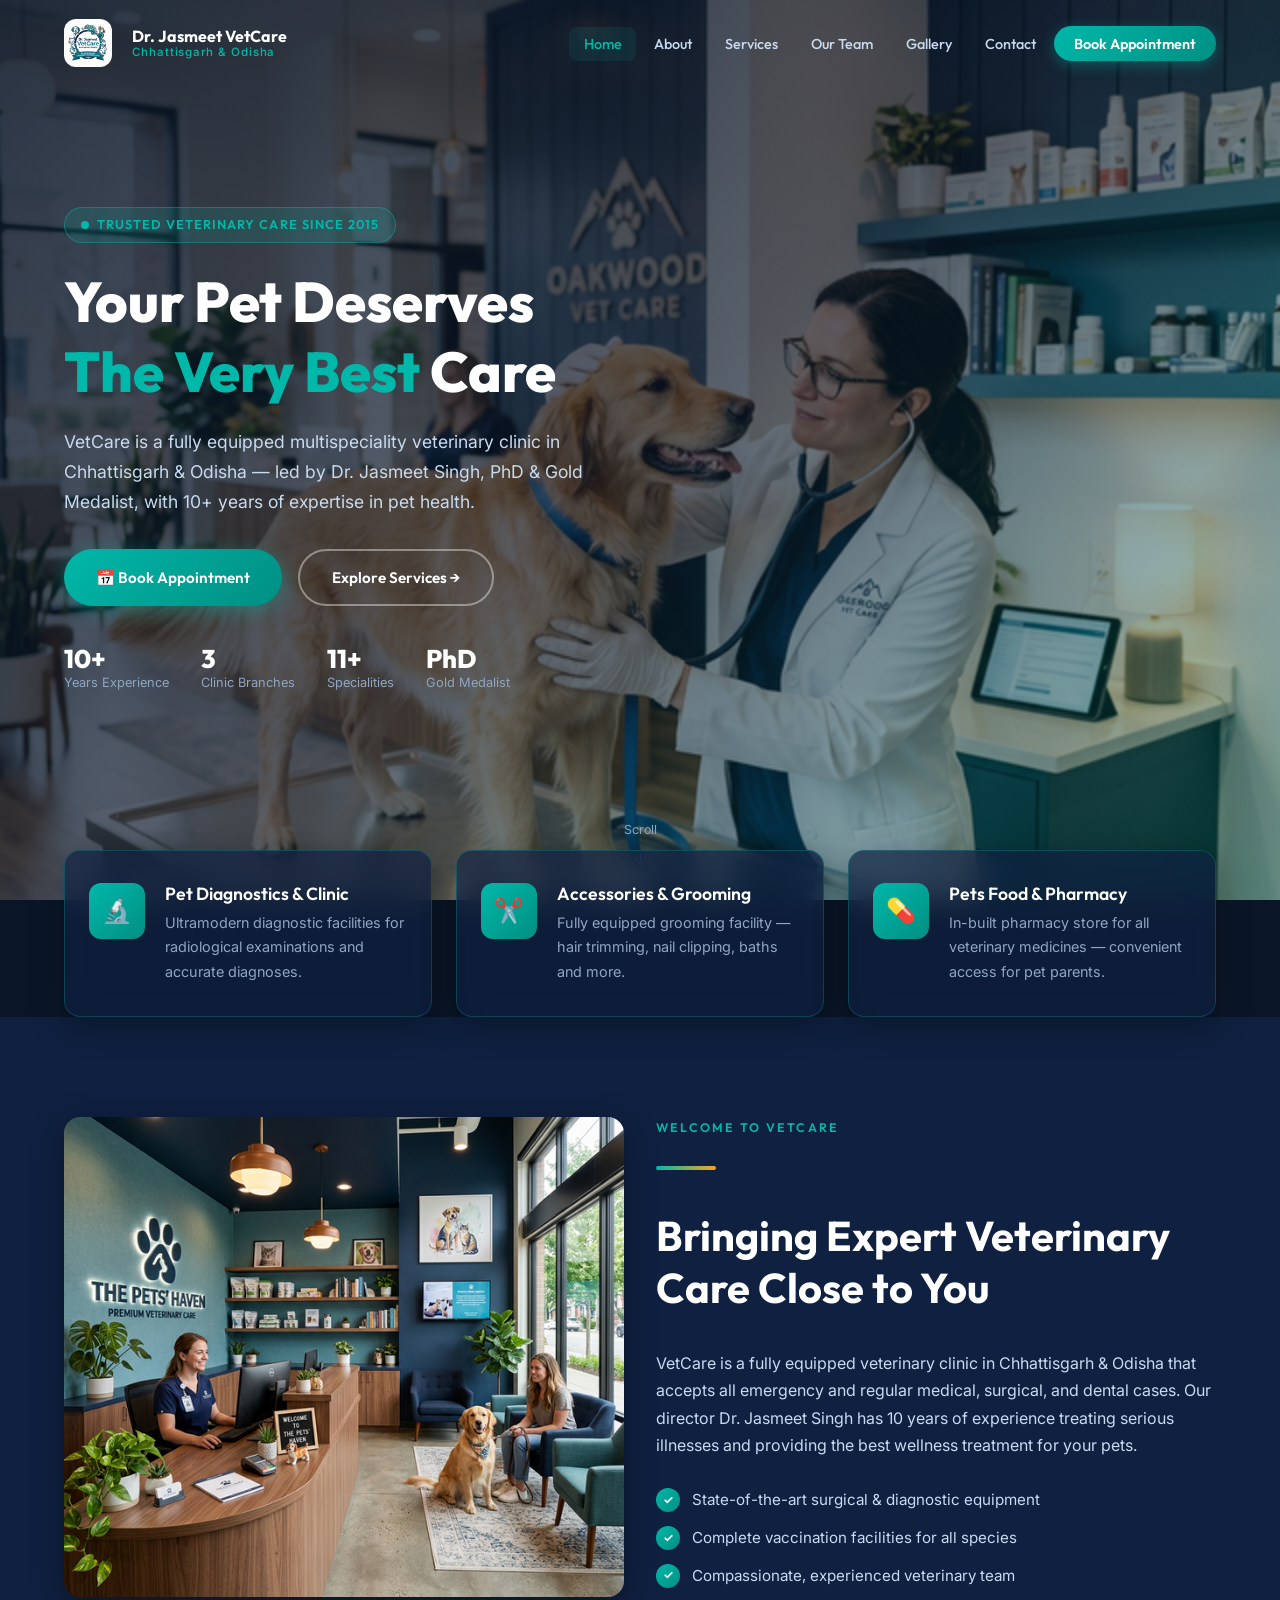
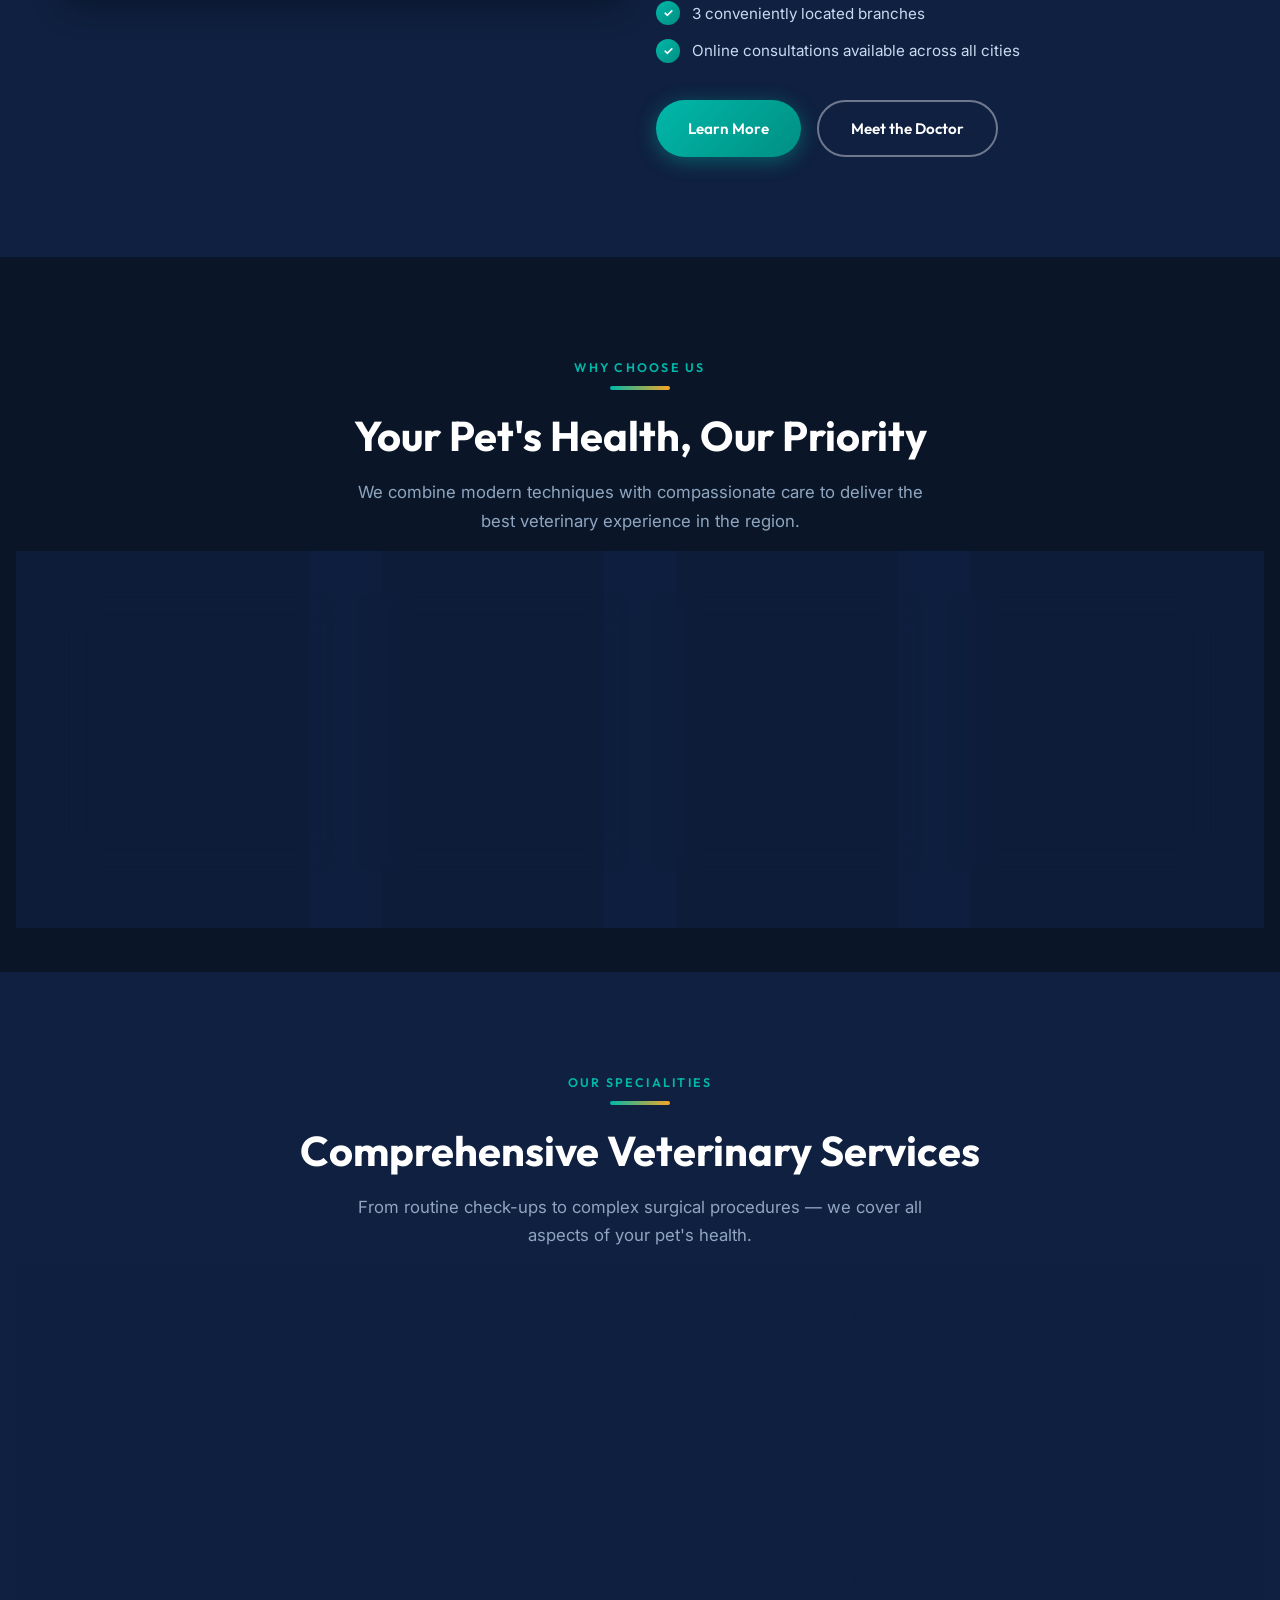
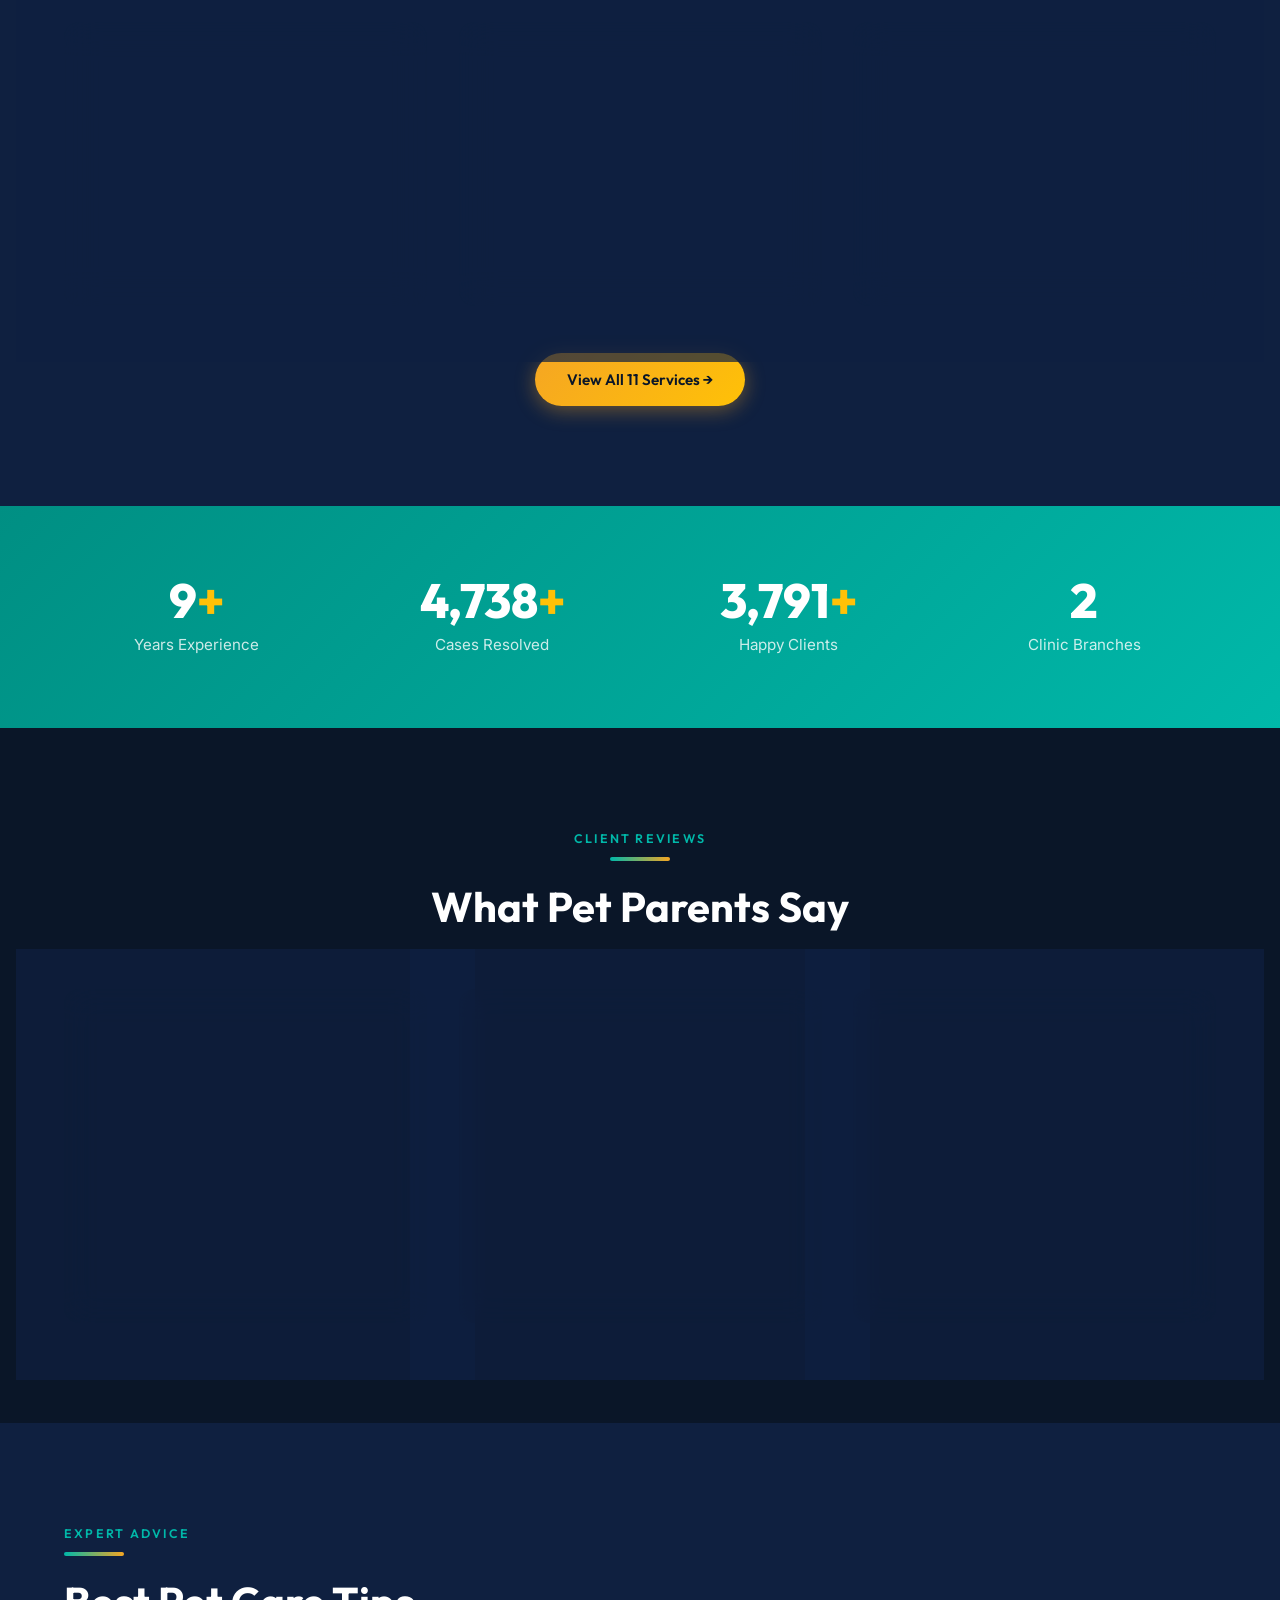
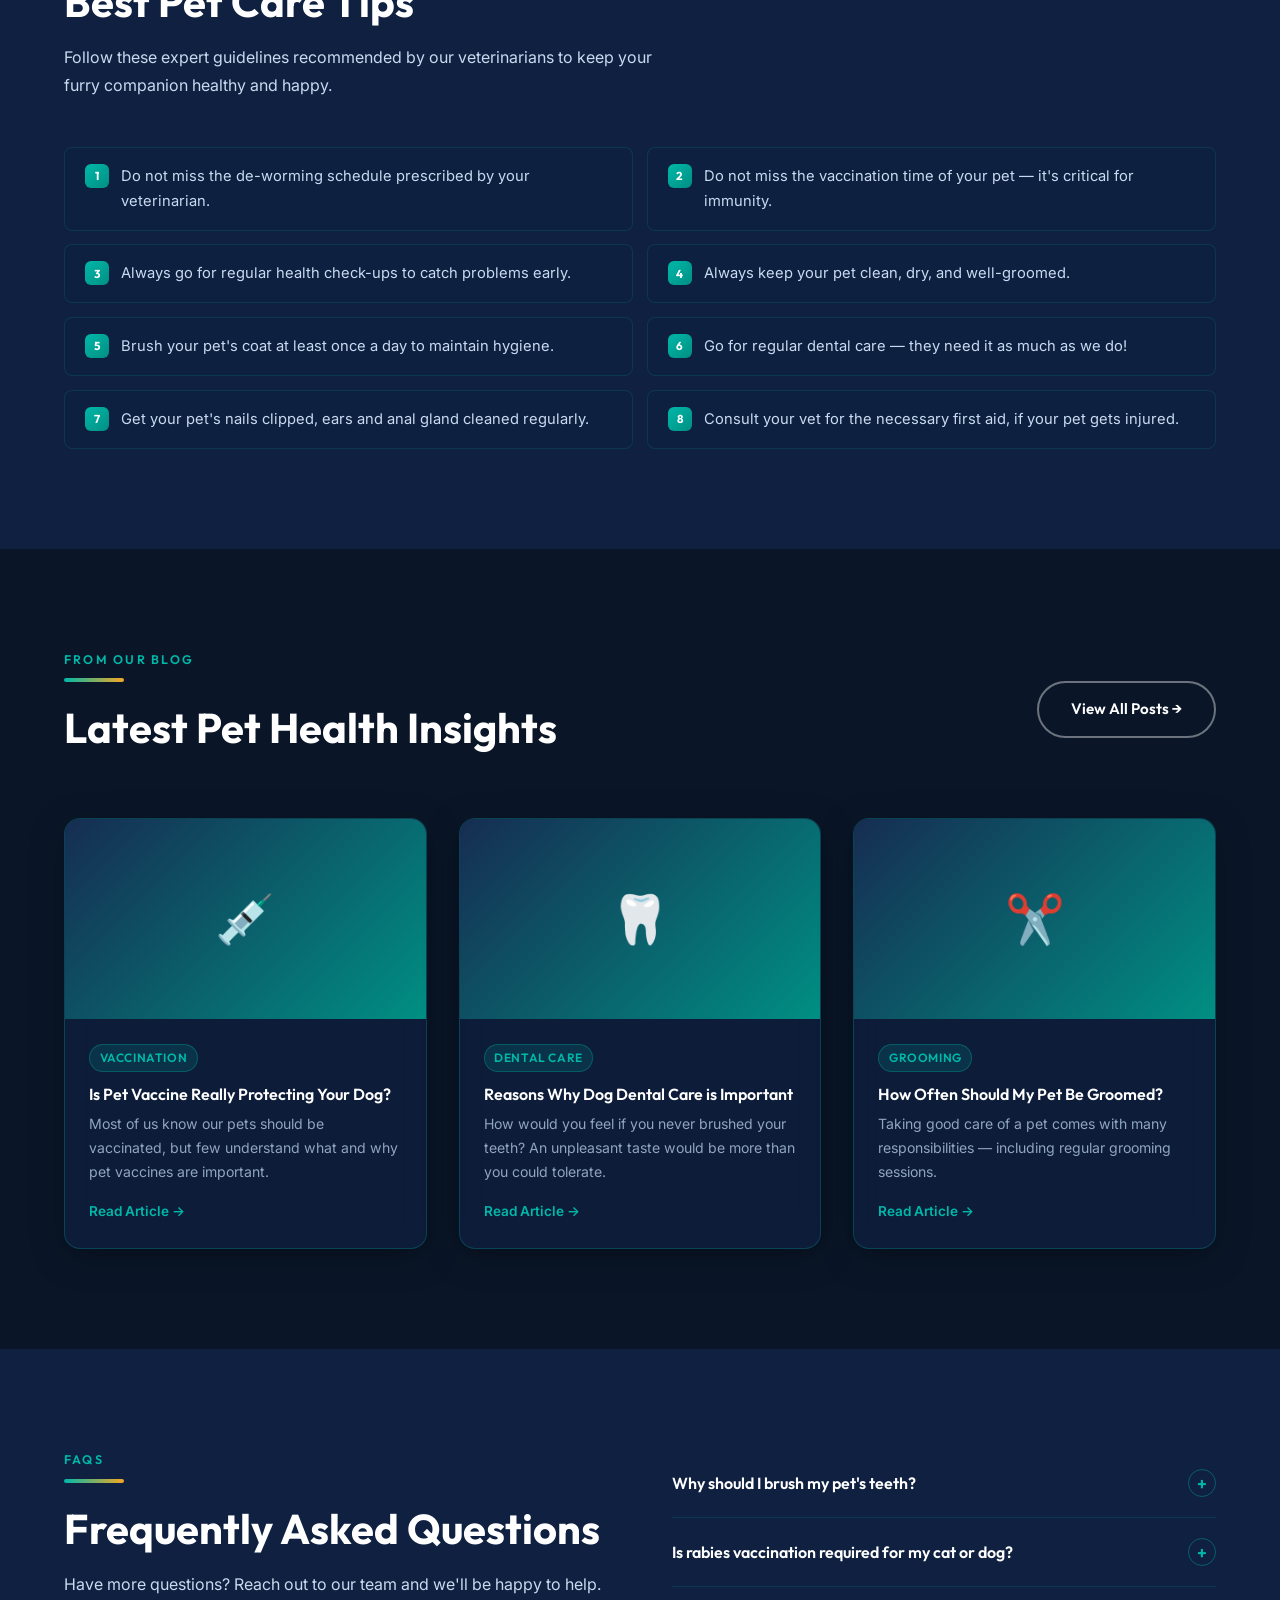
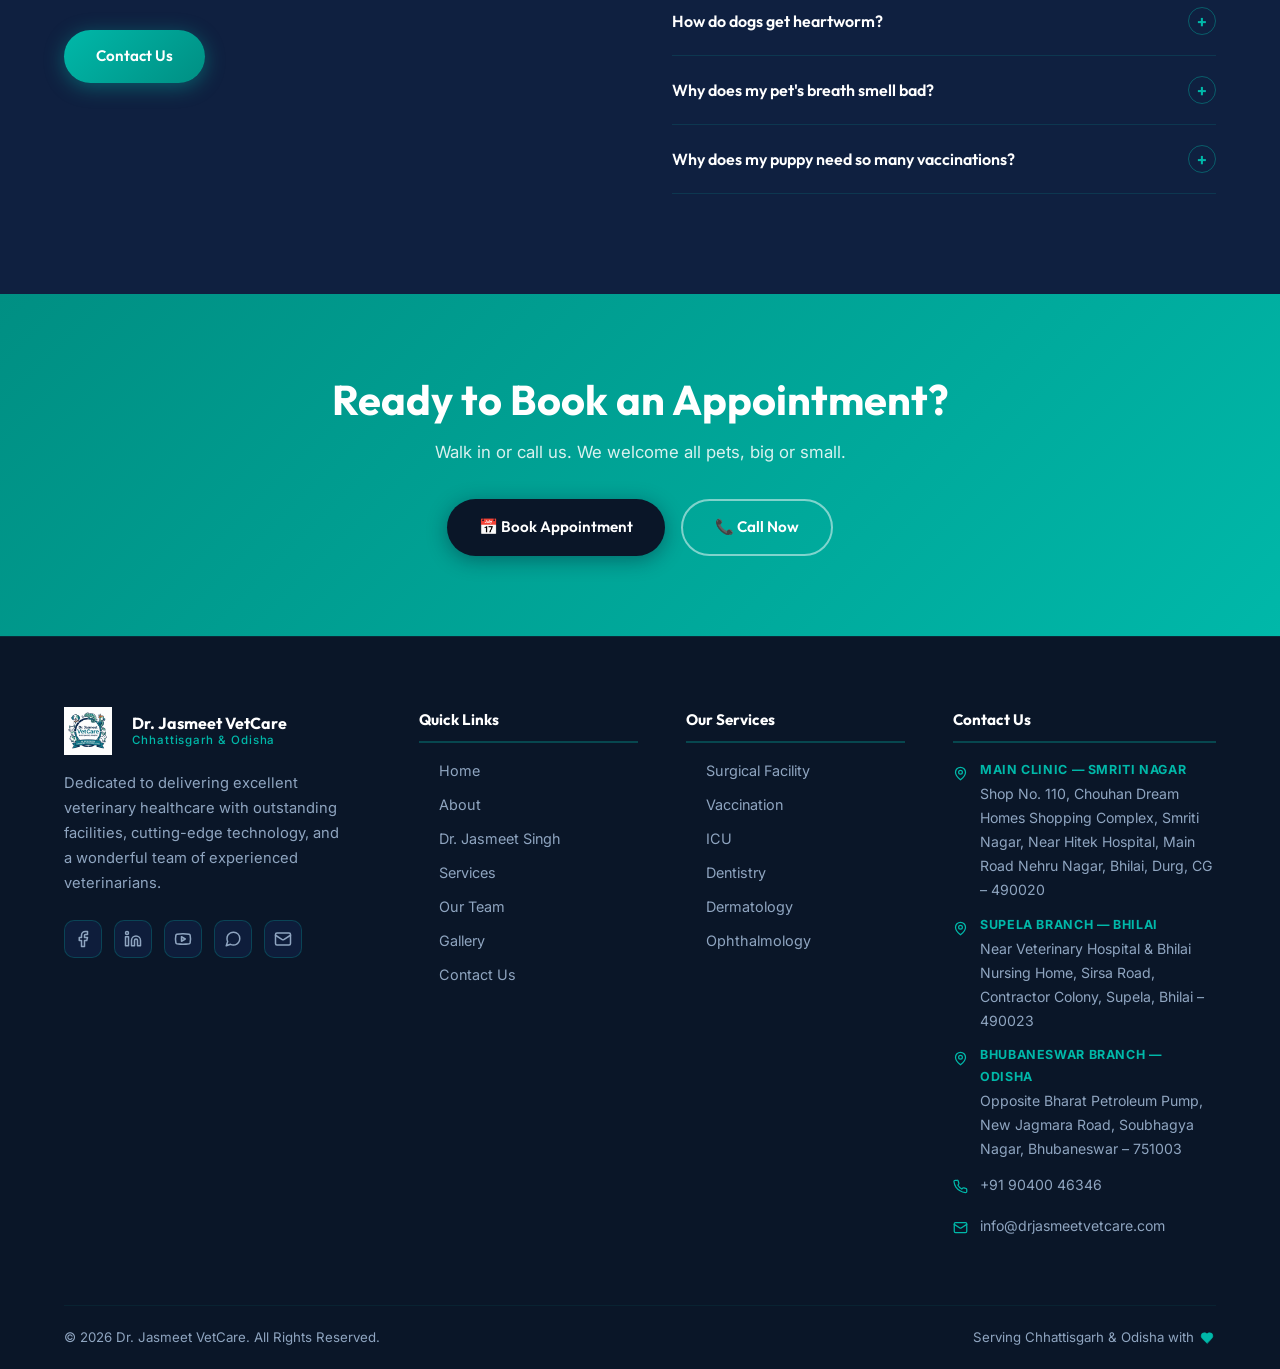
==== commit 7d677b8f: "Add files via upload" ====
--- a/drjasmeetvetcare-20260305T093715Z-1-001/drjasmeetvetcare/index.html
+++ b/drjasmeetvetcare-20260305T093715Z-1-001/drjasmeetvetcare/index.html
@@ -38,7 +38,7 @@
                 <li><a class="nav-link" href="team.html">Our Team</a></li>
                 <li><a class="nav-link" href="gallery.html">Gallery</a></li>
                 <li><a class="nav-link" href="contact.html">Contact</a></li>
-                <li><a class="nav-link nav-cta" href="contact.html">Book Appointment</a></li>
+                <li><a class="nav-link nav-cta" href="contact.html#enquiry">Book Appointment</a></li>
             </ul>
             <div class="hamburger" id="hamburger">
                 <span></span><span></span><span></span>
@@ -63,7 +63,7 @@
                     Dr. Jasmeet Singh, PhD &amp; Gold Medalist, with 10+ years of expertise in pet health.
                 </p>
                 <div class="hero-btns">
-                    <a href="contact.html" class="btn btn-primary">📅 Book Appointment</a>
+                    <a href="contact.html#enquiry" class="btn btn-primary">📅 Book Appointment</a>
                     <a href="services.html" class="btn btn-outline">Explore Services →</a>
                 </div>
                 <div class="hero-strip">
@@ -461,7 +461,7 @@
             <p style="color:rgba(255,255,255,0.85); margin-bottom:2rem; font-size:1.05rem;">Walk in or call us. We
                 welcome all pets, big or small.</p>
             <div style="display:flex; gap:1rem; flex-wrap:wrap; justify-content:center;">
-                <a href="contact.html" class="btn btn-primary"
+                <a href="contact.html#enquiry" class="btn btn-primary"
                     style="background:var(--navy); box-shadow:0 4px 20px rgba(10,22,40,0.4);">📅 Book Appointment</a>
                 <a href="tel:9040046346" class="btn btn-outline"
                     style="border-color:rgba(255,255,255,0.5); color:var(--white);">📞 Call Now</a>
--- a/drjasmeetvetcare-20260305T093715Z-1-001/drjasmeetvetcare/css/style.css
+++ b/drjasmeetvetcare-20260305T093715Z-1-001/drjasmeetvetcare/css/style.css
@@ -710,7 +710,7 @@
 
 /* ============ CONTACT PAGE ============ */
 .contact-grid { display: grid; grid-template-columns: 1fr 1.3fr; gap: 3rem; }
-.contact-form { padding: 2.5rem; }
+.contact-form { padding: 2.5rem; scroll-margin-top: 120px; }
 .form-group { margin-bottom: 1.25rem; }
 .form-group label {
   display: block; margin-bottom: 0.4rem;
@@ -827,18 +827,24 @@
 @media (max-width: 768px) {
   .grid-2, .grid-3 { grid-template-columns: 1fr; }
   .features-strip .container { grid-template-columns: 1fr; }
-  .nav-menu { 
+  .nav-menu {
     display: none; flex-direction: column;
-    position: fixed; top: 0; left: 0; right: 0; bottom: 0;
+    position: fixed; inset: 0;
+    width: 100vw;
+    min-height: 100vh;
     background: rgba(10,22,40,0.98);
     backdrop-filter: blur(20px);
-    align-items: center; justify-content: center;
+    align-items: flex-start;
+    justify-content: flex-start;
     gap: 1.5rem;
-    z-index: 999;
+    padding: 2rem;
+    overflow-y: auto;
+    z-index: 1001;
+    box-sizing: border-box;
   }
   .nav-menu.open { display: flex; }
   .nav-link { font-size: 1.2rem; }
-  .hamburger { display: flex; z-index: 1001; }
+  .hamburger { display: flex; z-index: 1002; }
   .hero-strip { gap: 1.5rem; }
   .contact-grid { grid-template-columns: 1fr; }
   .service-detail-card { grid-template-columns: 1fr; }
